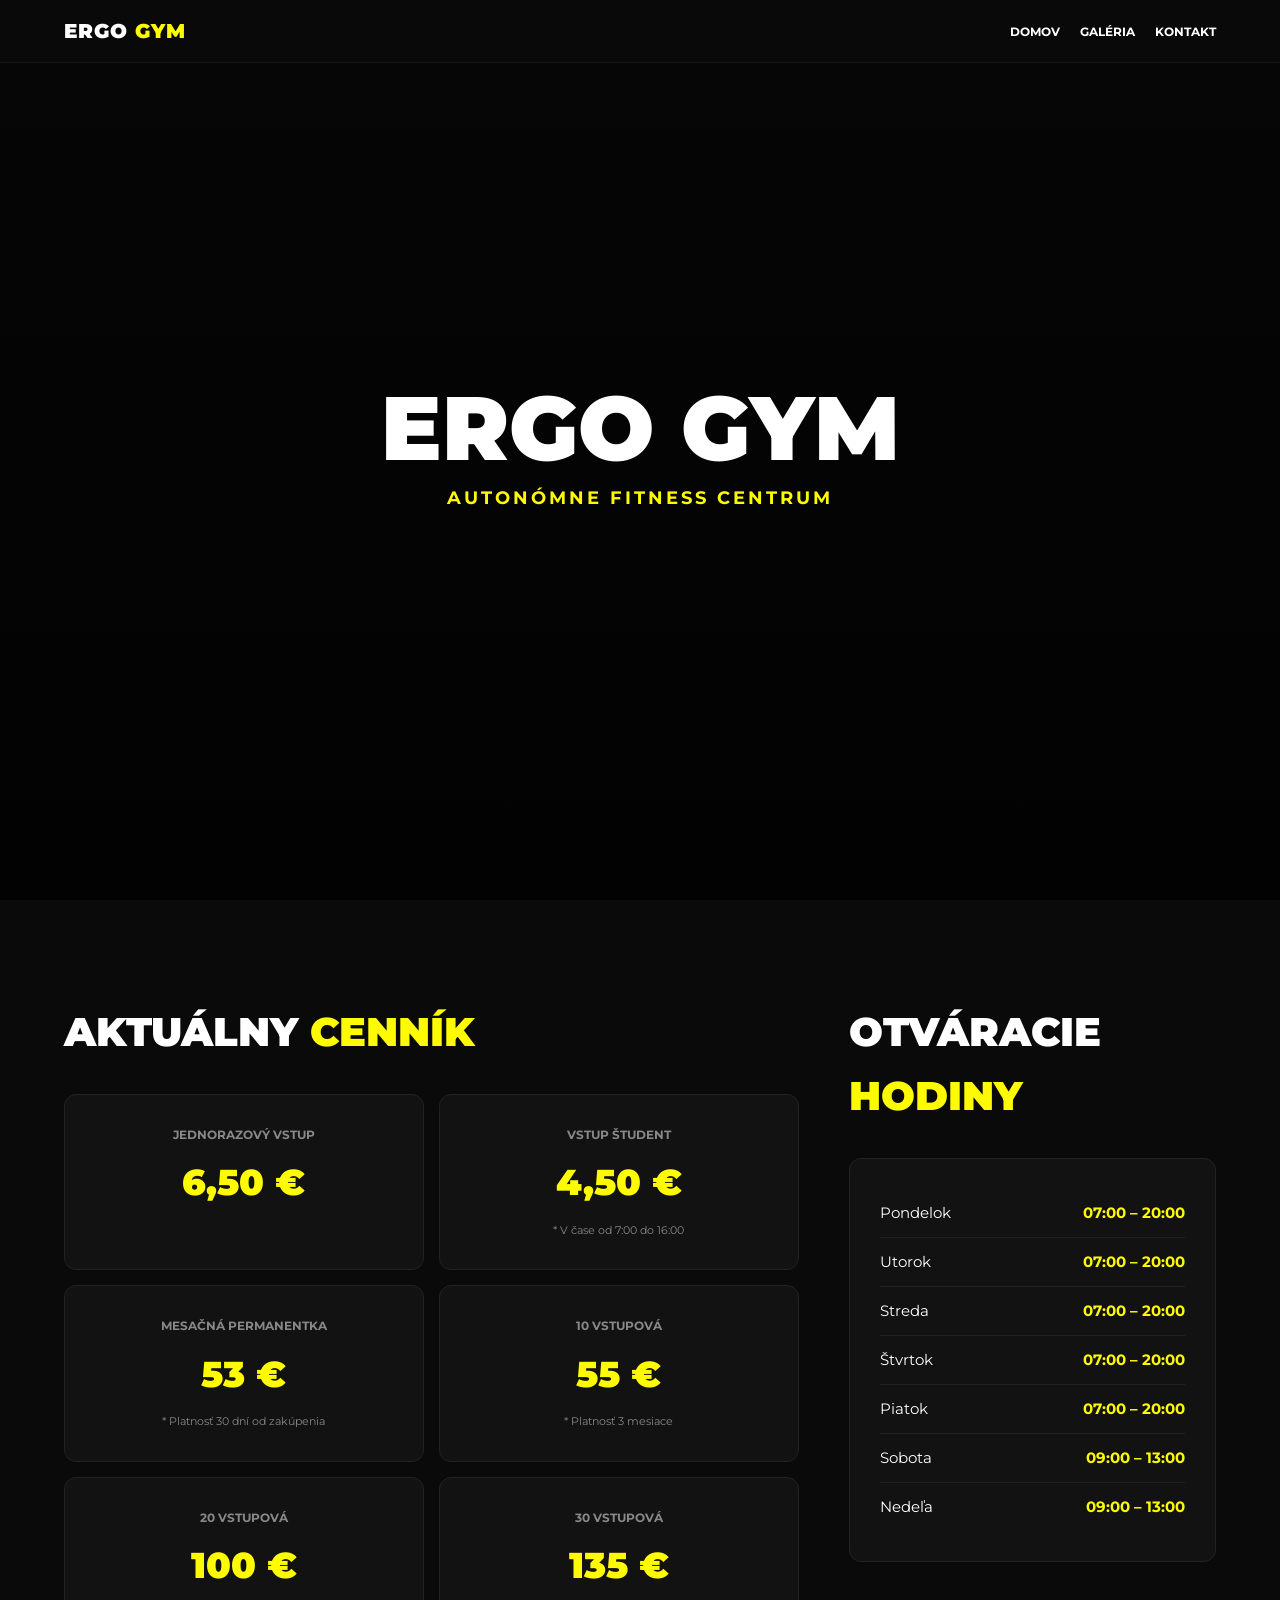
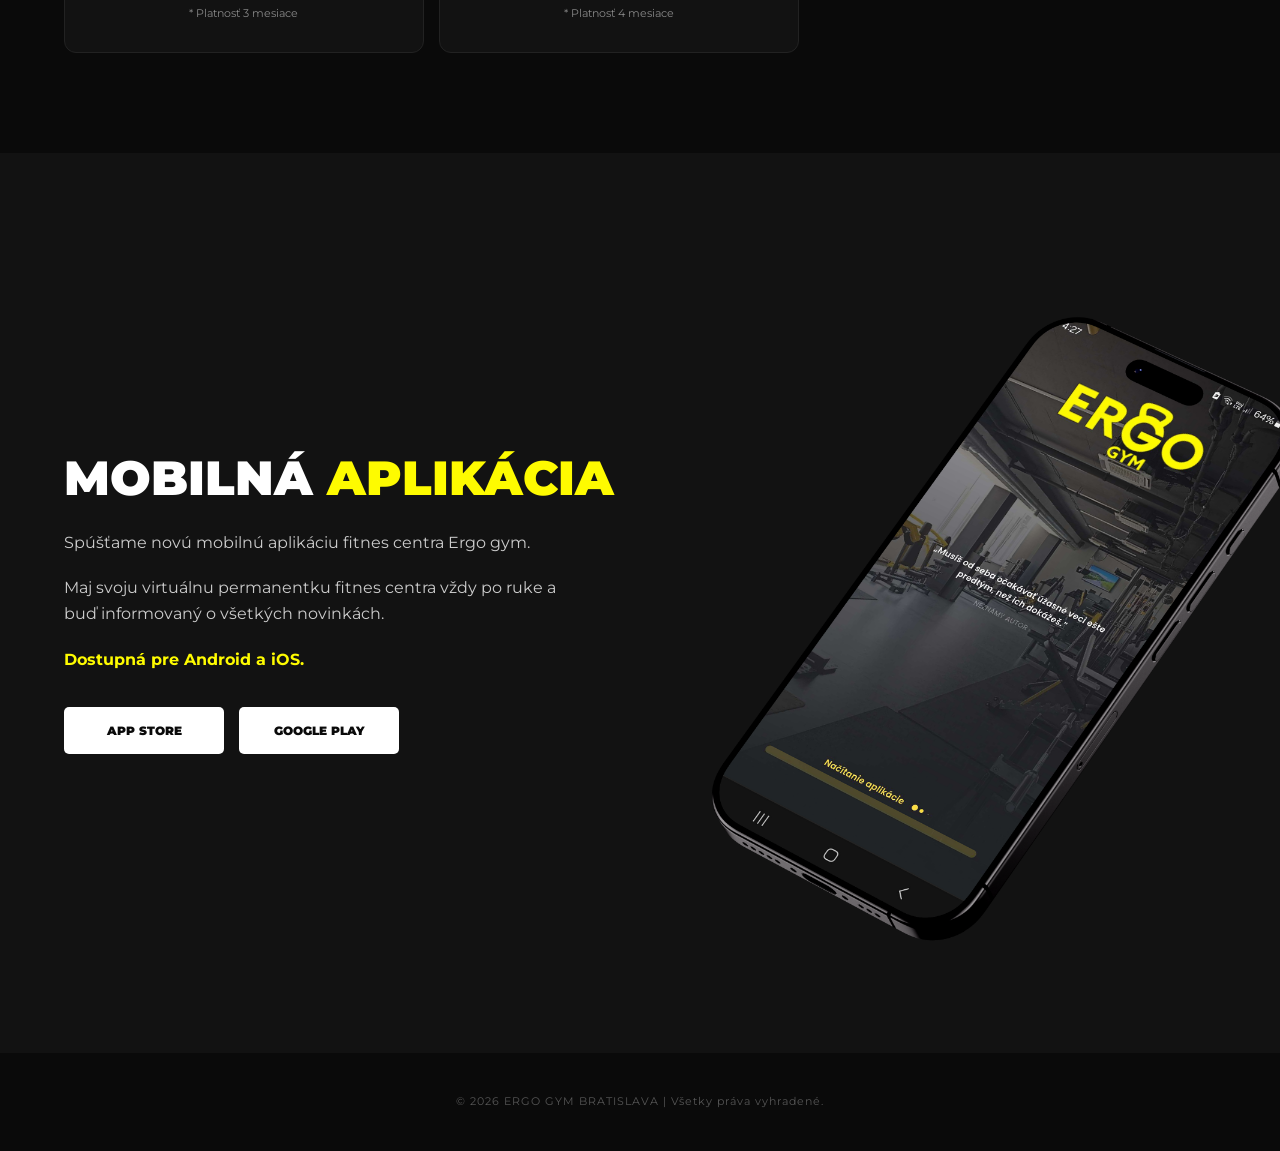
==== index.html @ 58cc5812 "Update index.html" ====
<!DOCTYPE html>
<html lang="sk">
<head>
    <meta charset="UTF-8">
    <meta name="viewport" content="width=device-width, initial-scale=1.0">
    <title>ERGO GYM | Domov</title>
    <link rel="icon" type="image/png" href="favicon.png">
    <link href="https://fonts.googleapis.com/css2?family=Montserrat:wght@400;700;900&display=swap" rel="stylesheet">
    
    <style>
        :root {
            --primary: #fefb00;
            --black: #0a0a0a;
            --dark-grey: #121212;
            --light-grey: #1c1c1c;
            --white: #ffffff;
            --text-muted: #888;
        }

        * {
            margin: 0;
            padding: 0;
            box-sizing: border-box;
            font-family: 'Montserrat', sans-serif;
        }

        html, body {
            overflow-x: hidden; /* Zabráni horizontálnemu skrolovaniu */
            background-color: var(--black);
            color: var(--white);
            line-height: 1.6;
        }

        /* Navigácia */
        nav {
            display: flex;
            justify-content: space-between;
            align-items: center;
            padding: 15px 5%;
            background: rgba(10, 10, 10, 0.95);
            backdrop-filter: blur(10px);
            position: fixed;
            top: 0;
            width: 100%;
            z-index: 1000;
            border-bottom: 1px solid rgba(255,255,255,0.05);
        }

        nav .logo {
            font-weight: 900;
            font-size: 20px;
            text-decoration: none;
            color: var(--white);
            text-transform: uppercase;
            letter-spacing: 1px;
        }

        nav .logo span { color: var(--primary); }

        nav ul { display: flex; list-style: none; gap: 20px; }

        nav ul li a {
            color: var(--white);
            text-decoration: none;
            text-transform: uppercase;
            font-size: 12px;
            font-weight: 700;
            transition: 0.3s;
        }

        nav ul li a:hover { color: var(--primary); }

        /* Hero Sekcia */
        header {
            position: relative;
            height: 100vh;
            display: flex;
            flex-direction: column;
            justify-content: center;
            align-items: center;
            text-align: center;
            padding: 0 20px;
        }

        .hero-slideshow {
            position: absolute;
            top: 0;
            left: 0;
            width: 100%;
            height: 100%;
            z-index: 1;
        }

        .hero-slide {
            position: absolute;
            top: 0;
            left: 0;
            width: 100%;
            height: 100%;
            background-size: cover;
            background-position: center;
            opacity: 0;
            transition: opacity 1.5s ease-in-out;
        }

        .hero-slide.active { opacity: 1; }

        .hero-overlay {
            position: absolute;
            top: 0;
            left: 0;
            width: 100%;
            height: 100%;
            background: linear-gradient(rgba(0,0,0,0.4), rgba(0,0,0,0.8));
            z-index: 2;
        }

        header h1 {
            position: relative;
            z-index: 3;
            font-size: clamp(40px, 12vw, 90px);
            font-weight: 900;
            text-transform: uppercase;
            line-height: 0.9;
        }

        header p {
            position: relative;
            z-index: 3;
            color: var(--primary);
            font-weight: 700;
            text-transform: uppercase;
            letter-spacing: 3px;
            margin-top: 15px;
            font-size: clamp(12px, 3vw, 18px);
        }

        /* Sekcia Cenník + Hodiny */
        .full-section {
            padding: 100px 5%;
            max-width: 1400px;
            margin: 0 auto;
        }

        .pricing-container {
            display: flex;
            gap: 50px;
            flex-wrap: wrap;
        }

        .pricing-side { flex: 2; min-width: 300px; }
        .hours-side { flex: 1; min-width: 300px; }

        .section-title {
            font-size: clamp(28px, 5vw, 40px);
            font-weight: 900;
            text-transform: uppercase;
            margin-bottom: 30px;
        }

        .section-title span { color: var(--primary); }

        .pricing-grid {
            display: grid;
            grid-template-columns: repeat(auto-fit, minmax(240px, 1fr));
            gap: 15px;
        }

        .price-card {
            background: var(--dark-grey);
            padding: 30px 20px;
            border-radius: 12px;
            text-align: center;
            border: 1px solid #222;
            transition: 0.3s;
        }

        .price-card:hover { border-color: var(--primary); transform: translateY(-5px); }

        .price-card h3 {
            font-size: 12px;
            color: var(--text-muted);
            text-transform: uppercase;
            margin-bottom: 10px;
        }

        .price-card .amount {
            font-size: 36px;
            font-weight: 900;
            color: var(--primary);
        }

        .price-card .note {
            font-size: 11px;
            color: var(--text-muted);
            margin-top: 10px;
        }

        /* Otváracie hodiny */
        .hours-mini {
            background: var(--dark-grey);
            padding: 30px;
            border-radius: 12px;
            border: 1px solid #222;
        }

        .hours-row {
            display: flex;
            justify-content: space-between;
            padding: 12px 0;
            border-bottom: 1px solid #222;
            font-size: 15px;
        }

        .hours-row:last-child { border: none; }
        .hours-row span:last-child { color: var(--primary); font-weight: 700; }

        /* Sekcia Aplikácia */
        .app-full-section {
            min-height: 100vh;
            background-color: var(--dark-grey);
            display: flex;
            align-items: center;
        }

        .app-container {
            display: flex;
            align-items: center;
            flex-wrap: wrap;
            width: 100%;
        }

        .app-text-side {
            flex: 1;
            padding: 60px 5%;
            min-width: 320px;
        }

        .app-text-side h2 {
            font-size: clamp(30px, 6vw, 48px);
            font-weight: 900;
            text-transform: uppercase;
            margin-bottom: 25px;
            line-height: 1.1;
        }

        .app-text-side h2 span { color: var(--primary); }
        .app-text-side p { margin-bottom: 20px; font-size: 16px; color: #ccc; max-width: 500px; }

        .app-image-side {
            flex: 1;
            height: 100vh;
            min-width: 320px;
        }

        .app-image-side img {
            width: 100%;
            height: 100%;
            object-fit: cover;
        }

        .store-btns {
            display: flex;
            gap: 15px;
            margin-top: 35px;
            flex-wrap: wrap;
        }

        .btn {
            background: var(--white);
            color: var(--black);
            padding: 14px 25px;
            border-radius: 5px;
            text-decoration: none;
            font-weight: 900;
            text-transform: uppercase;
            font-size: 12px;
            transition: 0.3s;
            text-align: center;
            min-width: 160px;
        }

        .btn:hover { background: var(--primary); transform: scale(1.05); }

        footer {
            text-align: center;
            padding: 40px 20px;
            color: #555;
            font-size: 11px;
            background: var(--black);
            letter-spacing: 1px;
        }

        /* Responzivita */
        @media (max-width: 1024px) {
            .app-image-side { height: 60vh; }
            .app-full-section { min-height: auto; }
        }

        @media (max-width: 768px) {
            nav {
                flex-direction: column;
                gap: 15px;
                padding: 15px;
            }
            
            nav ul { gap: 15px; }

            .full-section { padding-top: 120px; }
            
            .app-image-side {
                height: 400px;
                order: 2; /* Obrázok pôjde pod text */
            }
            
            .app-text-side {
                order: 1;
                text-align: center;
                display: flex;
                flex-direction: column;
                align-items: center;
                padding: 60px 8%;
            }

            .store-btns { justify-content: center; }
        }

        @media (max-width: 480px) {
            header h1 { font-size: 42px; }
            .pricing-grid { grid-template-columns: 1fr; }
            .btn { width: 100%; }
            .section-title { text-align: center; }
        }
    </style>
</head>
<body>

    <nav>
        <a href="index.html" class="logo">ERGO <span>GYM</span></a>
        <ul>
            <li><a href="index.html">Domov</a></li>
            <li><a href="galeria.html">Galéria</a></li>
            <li><a href="kontakt.html">Kontakt</a></li>
        </ul>
    </nav>

    <header>
        <div class="hero-slideshow" id="slideshow"></div>
        <div class="hero-overlay"></div>
        <h1>ERGO GYM</h1>
        <p>Autonómne fitness centrum</p>
    </header>

    <section class="full-section" id="cennik">
        <div class="pricing-container">
            <div class="pricing-side">
                <h2 class="section-title">Aktuálny <span>Cenník</span></h2>
                <div class="pricing-grid">
                    <div class="price-card">
                        <h3>Jednorazový Vstup</h3>
                        <div class="amount">6,50 €</div>
                    </div>
                    <div class="price-card">
                        <h3>Vstup študent</h3>
                        <div class="amount">4,50 €</div>
                        <p class="note">* V čase od 7:00 do 16:00</p>
                    </div>
                    <div class="price-card">
                        <h3>Mesačná permanentka</h3>
                        <div class="amount">53 €</div>
                        <p class="note">* Platnosť 30 dní od zakúpenia</p>
                    </div>
                    <div class="price-card">
                        <h3>10 vstupová</h3>
                        <div class="amount">55 €</div>
                        <p class="note">* Platnosť 3 mesiace</p>
                    </div>
                    <div class="price-card">
                        <h3>20 vstupová</h3>
                        <div class="amount">100 €</div>
                        <p class="note">* Platnosť 3 mesiace</p>
                    </div>
                    <div class="price-card">
                        <h3>30 vstupová</h3>
                        <div class="amount">135 €</div>
                        <p class="note">* Platnosť 4 mesiace</p>
                    </div>
                </div>
            </div>

            <div class="hours-side">
                <h2 class="section-title">Otváracie <span>Hodiny</span></h2>
                <div class="hours-mini">
                    <div class="hours-row"><span>Pondelok</span><span>07:00 – 20:00</span></div>
                    <div class="hours-row"><span>Utorok</span><span>07:00 – 20:00</span></div>
                    <div class="hours-row"><span>Streda</span><span>07:00 – 20:00</span></div>
                    <div class="hours-row"><span>Štvrtok</span><span>07:00 – 20:00</span></div>
                    <div class="hours-row"><span>Piatok</span><span>07:00 – 20:00</span></div>
                    <div class="hours-row"><span>Sobota</span><span>09:00 – 13:00</span></div>
                    <div class="hours-row"><span>Nedeľa</span><span>09:00 – 13:00</span></div>
                </div>
            </div>
        </div>
    </section>

    <section class="app-full-section">
        <div class="app-container">
            <div class="app-text-side">
                <h2>Mobilná <span>Aplikácia</span></h2>
                <p>Spúšťame novú mobilnú aplikáciu fitnes centra Ergo gym.</p>
                <p>Maj svoju virtuálnu permanentku fitnes centra vždy po ruke a buď informovaný o všetkých novinkách.</p>
                <p style="font-weight: bold; color: var(--primary);">Dostupná pre Android a iOS.</p>
                <div class="store-btns">
                    <a href="https://apps.apple.com/us/app/ergogym-bratislava/id6514317859" target="_blank" class="btn">App Store</a>
                    <a href="https://play.google.com/store/apps/details?id=com.ergogym&hl=sk" target="_blank" class="btn">Google Play</a>
                </div>
            </div>
            <div class="app-image-side">
                <img src="mockup.png" alt="Ergo Gym priestory">
            </div>
        </div>
    </section>

    <footer>
        &copy; 2026 ERGO GYM BRATISLAVA | Všetky práva vyhradené.
    </footer>

    <script>
        const images = [
            "https://www.ergogym.sk/wp-content/uploads/2022/08/IMG_20220801_094522-1536x1153.jpg",
            "https://www.ergogym.sk/wp-content/uploads/2022/08/IMG_20220801_102851-1536x1153.jpg",
            "https://www.ergogym.sk/wp-content/uploads/2022/08/IMG_20220801_102951-1536x1153.jpg",
            "https://www.ergogym.sk/wp-content/uploads/2022/08/IMG_20220801_102828-1536x1153.jpg",
            "https://www.ergogym.sk/wp-content/uploads/2022/08/IMG_20220801_102937-1536x1153.jpg",
            "https://www.ergogym.sk/wp-content/uploads/2022/08/IMG_20220801_094622-1536x1153.jpg",
            "https://www.ergogym.sk/wp-content/uploads/2022/08/IMG_20220801_093239-1536x1153.jpg",
            "https://www.ergogym.sk/wp-content/uploads/2022/08/IMG_20220801_094634-1536x1153.jpg",
            "https://www.ergogym.sk/wp-content/uploads/2022/08/IMG_20220801_102803-1536x1153.jpg"
        ];

        const container = document.getElementById('slideshow');

        images.forEach((src, index) => {
            const slide = document.createElement('div');
            slide.className = 'hero-slide' + (index === 0 ? ' active' : '');
            slide.style.backgroundImage = `url('${src}')`;
            container.appendChild(slide);
        });

        const slides = document.querySelectorAll('.hero-slide');
        let current = 0;

        function nextSlide() {
            slides[current].classList.remove('active');
            current = (current + 1) % slides.length;
            slides[current].classList.add('active');
        }

        setInterval(nextSlide, 4000);
    </script>
</body>
</html>
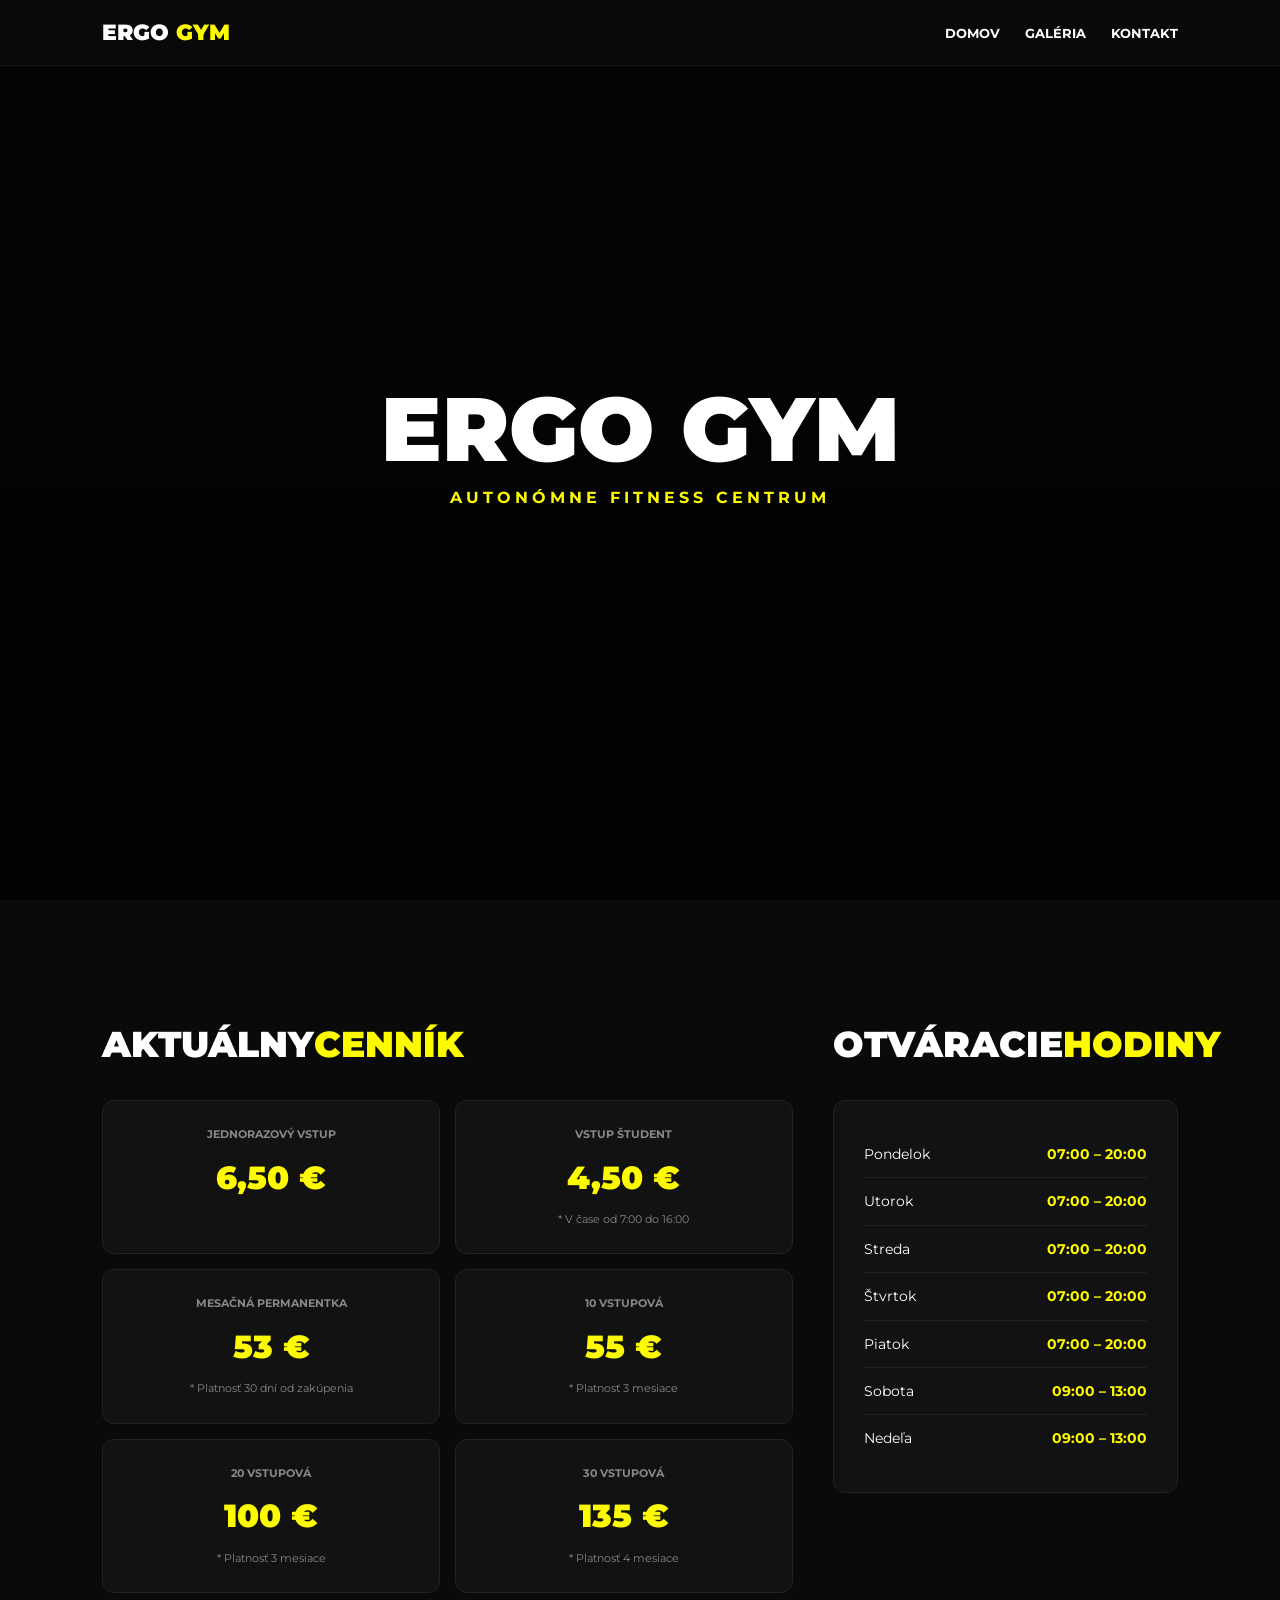
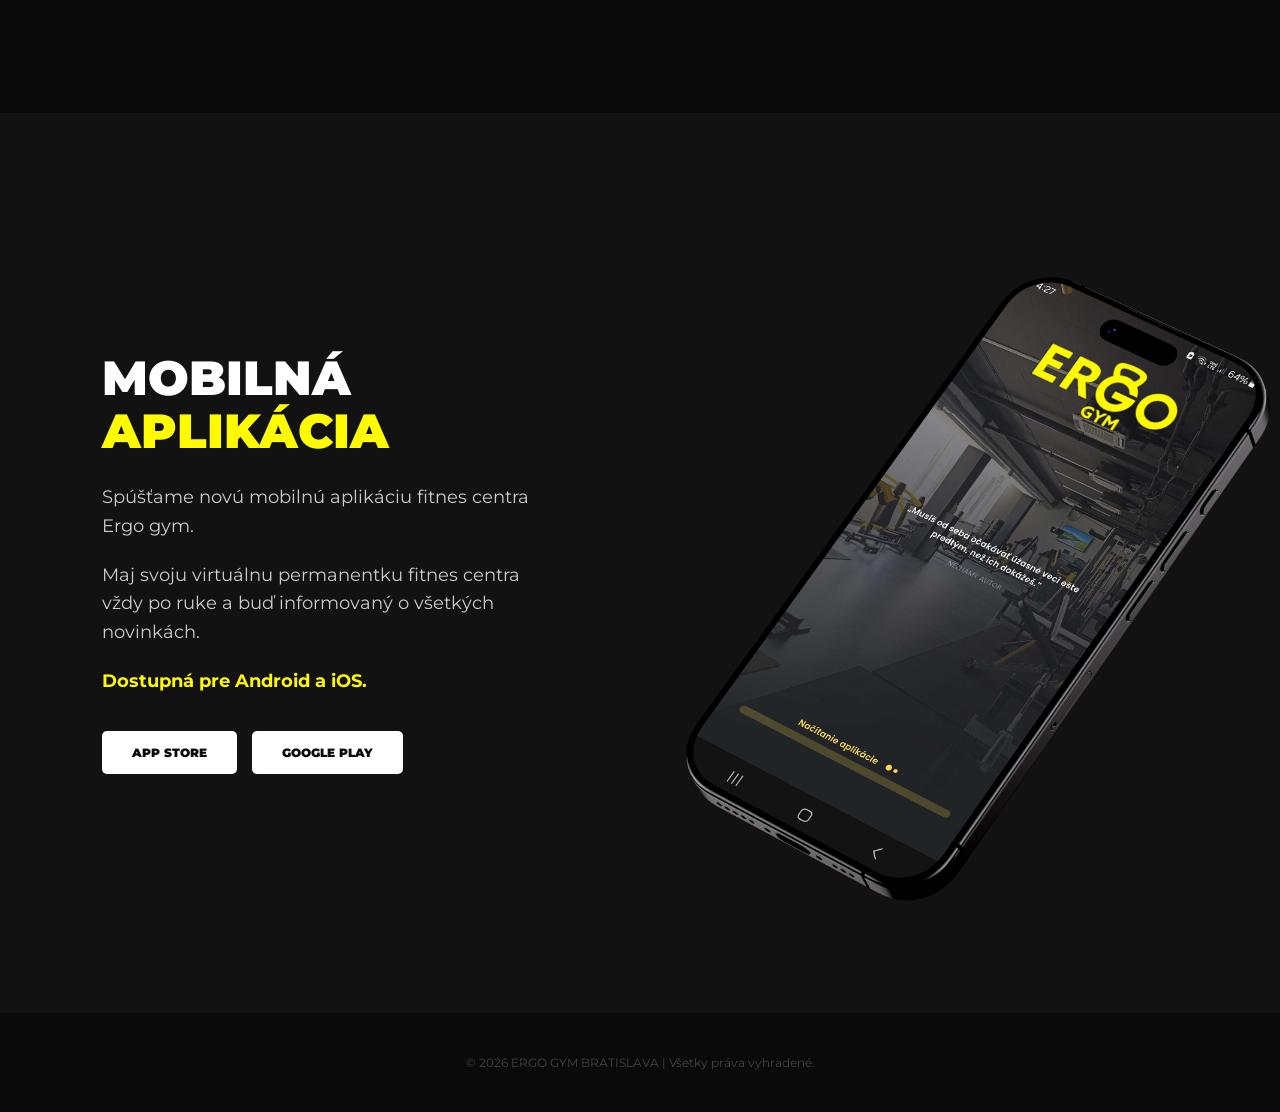
==== commit c03442a1: "Update index.html" ====
--- a/index.html
+++ b/index.html
@@ -25,7 +25,7 @@
         }
 
         html, body {
-            overflow-x: hidden; /* Zabráni horizontálnemu skrolovaniu */
+            overflow-x: hidden;
             background-color: var(--black);
             color: var(--white);
             line-height: 1.6;
@@ -36,7 +36,7 @@
             display: flex;
             justify-content: space-between;
             align-items: center;
-            padding: 15px 5%;
+            padding: 15px 8%;
             background: rgba(10, 10, 10, 0.95);
             backdrop-filter: blur(10px);
             position: fixed;
@@ -48,22 +48,21 @@
 
         nav .logo {
             font-weight: 900;
-            font-size: 20px;
+            font-size: 22px;
             text-decoration: none;
             color: var(--white);
             text-transform: uppercase;
-            letter-spacing: 1px;
         }
 
         nav .logo span { color: var(--primary); }
 
-        nav ul { display: flex; list-style: none; gap: 20px; }
+        nav ul { display: flex; list-style: none; gap: 25px; }
 
         nav ul li a {
             color: var(--white);
             text-decoration: none;
             text-transform: uppercase;
-            font-size: 12px;
+            font-size: 13px;
             font-weight: 700;
             transition: 0.3s;
         }
@@ -111,14 +110,14 @@
             left: 0;
             width: 100%;
             height: 100%;
-            background: linear-gradient(rgba(0,0,0,0.4), rgba(0,0,0,0.8));
+            background: linear-gradient(rgba(0,0,0,0.5), rgba(0,0,0,0.8));
             z-index: 2;
         }
 
         header h1 {
             position: relative;
             z-index: 3;
-            font-size: clamp(40px, 12vw, 90px);
+            font-size: clamp(45px, 12vw, 90px);
             font-weight: 900;
             text-transform: uppercase;
             line-height: 0.9;
@@ -130,62 +129,66 @@
             color: var(--primary);
             font-weight: 700;
             text-transform: uppercase;
-            letter-spacing: 3px;
+            letter-spacing: 4px;
             margin-top: 15px;
-            font-size: clamp(12px, 3vw, 18px);
+            font-size: clamp(12px, 2.5vw, 16px);
         }
 
         /* Sekcia Cenník + Hodiny */
         .full-section {
-            padding: 100px 5%;
+            padding: 120px 8%;
             max-width: 1400px;
             margin: 0 auto;
         }
 
         .pricing-container {
             display: flex;
-            gap: 50px;
+            gap: 40px;
+            align-items: flex-start; /* Zarovná začiatok oboch stĺpcov */
             flex-wrap: wrap;
         }
 
-        .pricing-side { flex: 2; min-width: 300px; }
+        .pricing-side { flex: 2; min-width: 350px; }
         .hours-side { flex: 1; min-width: 300px; }
 
         .section-title {
-            font-size: clamp(28px, 5vw, 40px);
+            font-size: clamp(28px, 4vw, 36px);
             font-weight: 900;
             text-transform: uppercase;
             margin-bottom: 30px;
+            height: 50px; /* Fixná výška pre zarovnanie nadpisov vedľa seba */
+            display: flex;
+            align-items: center;
         }
 
         .section-title span { color: var(--primary); }
 
         .pricing-grid {
             display: grid;
-            grid-template-columns: repeat(auto-fit, minmax(240px, 1fr));
+            grid-template-columns: repeat(2, 1fr); /* 2 stĺpce ako v origináli */
             gap: 15px;
         }
 
         .price-card {
             background: var(--dark-grey);
-            padding: 30px 20px;
+            padding: 25px 20px;
             border-radius: 12px;
             text-align: center;
             border: 1px solid #222;
             transition: 0.3s;
         }
 
-        .price-card:hover { border-color: var(--primary); transform: translateY(-5px); }
+        .price-card:hover { border-color: var(--primary); }
 
         .price-card h3 {
-            font-size: 12px;
+            font-size: 11px;
             color: var(--text-muted);
             text-transform: uppercase;
-            margin-bottom: 10px;
+            margin-bottom: 8px;
         }
 
         .price-card .amount {
-            font-size: 36px;
+            font-size: 32px;
             font-weight: 900;
             color: var(--primary);
         }
@@ -193,7 +196,7 @@
         .price-card .note {
             font-size: 11px;
             color: var(--text-muted);
-            margin-top: 10px;
+            margin-top: 8px;
         }
 
         /* Otváracie hodiny */
@@ -209,7 +212,7 @@
             justify-content: space-between;
             padding: 12px 0;
             border-bottom: 1px solid #222;
-            font-size: 15px;
+            font-size: 14px;
         }
 
         .hours-row:last-child { border: none; }
@@ -221,6 +224,7 @@
             background-color: var(--dark-grey);
             display: flex;
             align-items: center;
+            overflow: hidden;
         }
 
         .app-container {
@@ -232,12 +236,12 @@
 
         .app-text-side {
             flex: 1;
-            padding: 60px 5%;
-            min-width: 320px;
+            padding: 60px 8%;
+            min-width: 350px;
         }
 
         .app-text-side h2 {
-            font-size: clamp(30px, 6vw, 48px);
+            font-size: clamp(32px, 5vw, 48px);
             font-weight: 900;
             text-transform: uppercase;
             margin-bottom: 25px;
@@ -245,12 +249,12 @@
         }
 
         .app-text-side h2 span { color: var(--primary); }
-        .app-text-side p { margin-bottom: 20px; font-size: 16px; color: #ccc; max-width: 500px; }
+        .app-text-side p { margin-bottom: 20px; font-size: 18px; color: #ccc; }
 
         .app-image-side {
-            flex: 1;
+            flex: 1.4;
             height: 100vh;
-            min-width: 320px;
+            min-width: 400px;
         }
 
         .app-image-side img {
@@ -263,73 +267,46 @@
             display: flex;
             gap: 15px;
             margin-top: 35px;
-            flex-wrap: wrap;
         }
 
         .btn {
             background: var(--white);
             color: var(--black);
-            padding: 14px 25px;
+            padding: 12px 30px;
             border-radius: 5px;
             text-decoration: none;
             font-weight: 900;
             text-transform: uppercase;
             font-size: 12px;
             transition: 0.3s;
-            text-align: center;
-            min-width: 160px;
-        }
-
-        .btn:hover { background: var(--primary); transform: scale(1.05); }
+        }
+
+        .btn:hover { background: var(--primary); }
 
         footer {
             text-align: center;
-            padding: 40px 20px;
-            color: #555;
-            font-size: 11px;
+            padding: 40px;
+            color: #444;
+            font-size: 12px;
             background: var(--black);
-            letter-spacing: 1px;
-        }
-
-        /* Responzivita */
+        }
+
+        /* Upravená Responzivita */
         @media (max-width: 1024px) {
-            .app-image-side { height: 60vh; }
-            .app-full-section { min-height: auto; }
+            .pricing-container { flex-direction: column; }
+            .pricing-side, .hours-side { flex: none; width: 100%; min-width: 100%; }
+            .section-title { height: auto; margin-bottom: 20px; }
+            .app-image-side { height: 50vh; order: 2; min-width: 100%; }
+            .app-text-side { order: 1; text-align: center; padding: 60px 8%; }
+            .store-btns { justify-content: center; }
         }
 
         @media (max-width: 768px) {
-            nav {
-                flex-direction: column;
-                gap: 15px;
-                padding: 15px;
-            }
-            
-            nav ul { gap: 15px; }
-
-            .full-section { padding-top: 120px; }
-            
-            .app-image-side {
-                height: 400px;
-                order: 2; /* Obrázok pôjde pod text */
-            }
-            
-            .app-text-side {
-                order: 1;
-                text-align: center;
-                display: flex;
-                flex-direction: column;
-                align-items: center;
-                padding: 60px 8%;
-            }
-
-            .store-btns { justify-content: center; }
-        }
-
-        @media (max-width: 480px) {
-            header h1 { font-size: 42px; }
+            nav { flex-direction: column; gap: 10px; padding: 15px; }
             .pricing-grid { grid-template-columns: 1fr; }
-            .btn { width: 100%; }
-            .section-title { text-align: center; }
+            .full-section { padding-top: 140px; }
+            .store-btns { flex-direction: column; align-items: center; }
+            .btn { width: 200px; text-align: center; }
         }
     </style>
 </head>
@@ -351,7 +328,7 @@
         <p>Autonómne fitness centrum</p>
     </header>
 
-    <section class="full-section" id="cennik">
+    <section class="full-section">
         <div class="pricing-container">
             <div class="pricing-side">
                 <h2 class="section-title">Aktuálny <span>Cenník</span></h2>
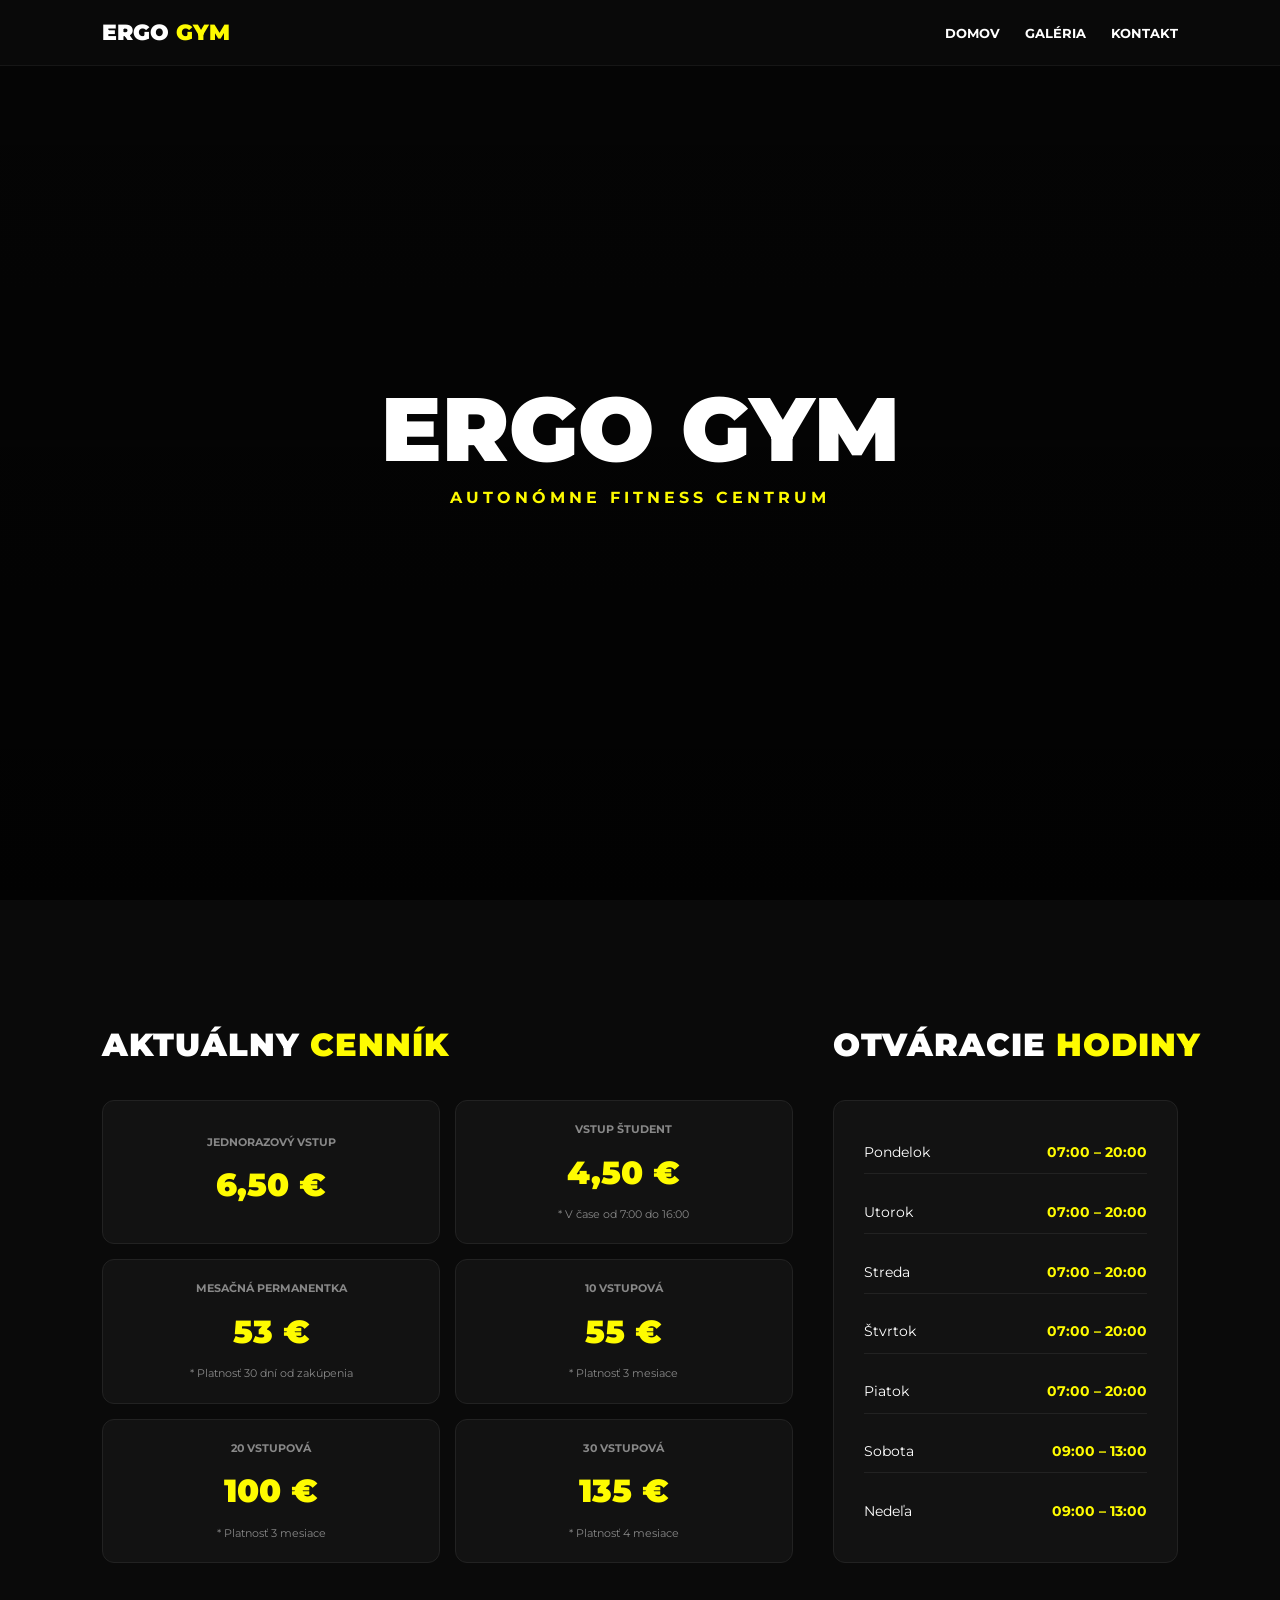
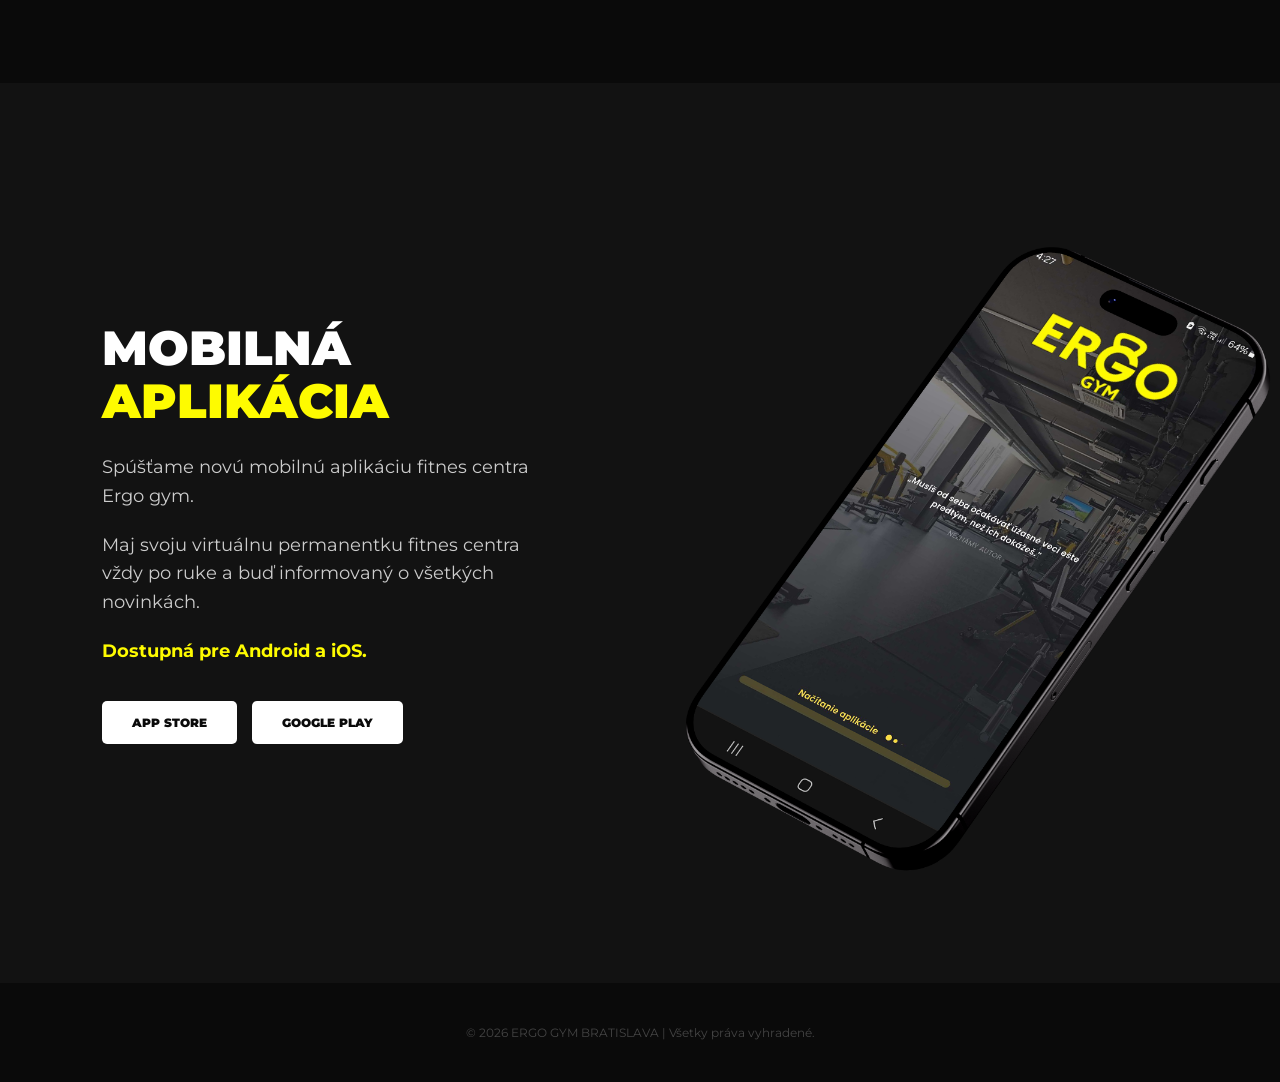
==== commit 4f4e84d1: "Update index.html" ====
--- a/index.html
+++ b/index.html
@@ -144,37 +144,53 @@
         .pricing-container {
             display: flex;
             gap: 40px;
-            align-items: flex-start; /* Zarovná začiatok oboch stĺpcov */
+            align-items: stretch; /* Dôležité: Natiahne stĺpce na rovnakú výšku */
             flex-wrap: wrap;
         }
 
-        .pricing-side { flex: 2; min-width: 350px; }
-        .hours-side { flex: 1; min-width: 300px; }
+        .pricing-side { 
+            flex: 2; 
+            min-width: 350px; 
+            display: flex; 
+            flex-direction: column; 
+        }
+
+        .hours-side { 
+            flex: 1; 
+            min-width: 300px; 
+            display: flex; 
+            flex-direction: column; 
+        }
 
         .section-title {
-            font-size: clamp(28px, 4vw, 36px);
+            font-size: clamp(24px, 3.5vw, 32px);
             font-weight: 900;
             text-transform: uppercase;
             margin-bottom: 30px;
-            height: 50px; /* Fixná výška pre zarovnanie nadpisov vedľa seba */
+            height: 50px; 
             display: flex;
             align-items: center;
-        }
-
-        .section-title span { color: var(--primary); }
+            letter-spacing: 1px; /* Pridaná jemná medzera v nadpise */
+        }
+
+        .section-title span { color: var(--primary); margin-left: 10px; }
 
         .pricing-grid {
             display: grid;
-            grid-template-columns: repeat(2, 1fr); /* 2 stĺpce ako v origináli */
+            grid-template-columns: repeat(2, 1fr);
             gap: 15px;
+            flex-grow: 1; /* Vyplní dostupnú výšku */
         }
 
         .price-card {
             background: var(--dark-grey);
-            padding: 25px 20px;
+            padding: 20px;
             border-radius: 12px;
             text-align: center;
             border: 1px solid #222;
+            display: flex;
+            flex-direction: column;
+            justify-content: center;
             transition: 0.3s;
         }
 
@@ -199,18 +215,22 @@
             margin-top: 8px;
         }
 
-        /* Otváracie hodiny */
+        /* Otváracie hodiny - Zarovnanie výšky */
         .hours-mini {
             background: var(--dark-grey);
             padding: 30px;
             border-radius: 12px;
             border: 1px solid #222;
+            flex-grow: 1; /* Vyplní dostupnú výšku aby lícoval s cenníkom */
+            display: flex;
+            flex-direction: column;
+            justify-content: space-between; /* Rozloží riadky rovnomerne */
         }
 
         .hours-row {
             display: flex;
             justify-content: space-between;
-            padding: 12px 0;
+            padding: 10px 0;
             border-bottom: 1px solid #222;
             font-size: 14px;
         }
@@ -224,7 +244,6 @@
             background-color: var(--dark-grey);
             display: flex;
             align-items: center;
-            overflow: hidden;
         }
 
         .app-container {
@@ -291,12 +310,13 @@
             background: var(--black);
         }
 
-        /* Upravená Responzivita */
+        /* Responzivita */
         @media (max-width: 1024px) {
             .pricing-container { flex-direction: column; }
-            .pricing-side, .hours-side { flex: none; width: 100%; min-width: 100%; }
+            .pricing-side, .hours-side { flex: none; width: 100%; }
             .section-title { height: auto; margin-bottom: 20px; }
-            .app-image-side { height: 50vh; order: 2; min-width: 100%; }
+            .hours-mini { gap: 10px; } /* Na mobile nepotrebujeme space-between */
+            .app-image-side { height: 50vh; order: 2; }
             .app-text-side { order: 1; text-align: center; padding: 60px 8%; }
             .store-btns { justify-content: center; }
         }
@@ -306,7 +326,7 @@
             .pricing-grid { grid-template-columns: 1fr; }
             .full-section { padding-top: 140px; }
             .store-btns { flex-direction: column; align-items: center; }
-            .btn { width: 200px; text-align: center; }
+            .btn { width: 100%; max-width: 250px; text-align: center; }
         }
     </style>
 </head>
@@ -330,6 +350,7 @@
 
     <section class="full-section">
         <div class="pricing-container">
+            <!-- Cenník -->
             <div class="pricing-side">
                 <h2 class="section-title">Aktuálny <span>Cenník</span></h2>
                 <div class="pricing-grid">
@@ -365,6 +386,7 @@
                 </div>
             </div>
 
+            <!-- Hodiny -->
             <div class="hours-side">
                 <h2 class="section-title">Otváracie <span>Hodiny</span></h2>
                 <div class="hours-mini">
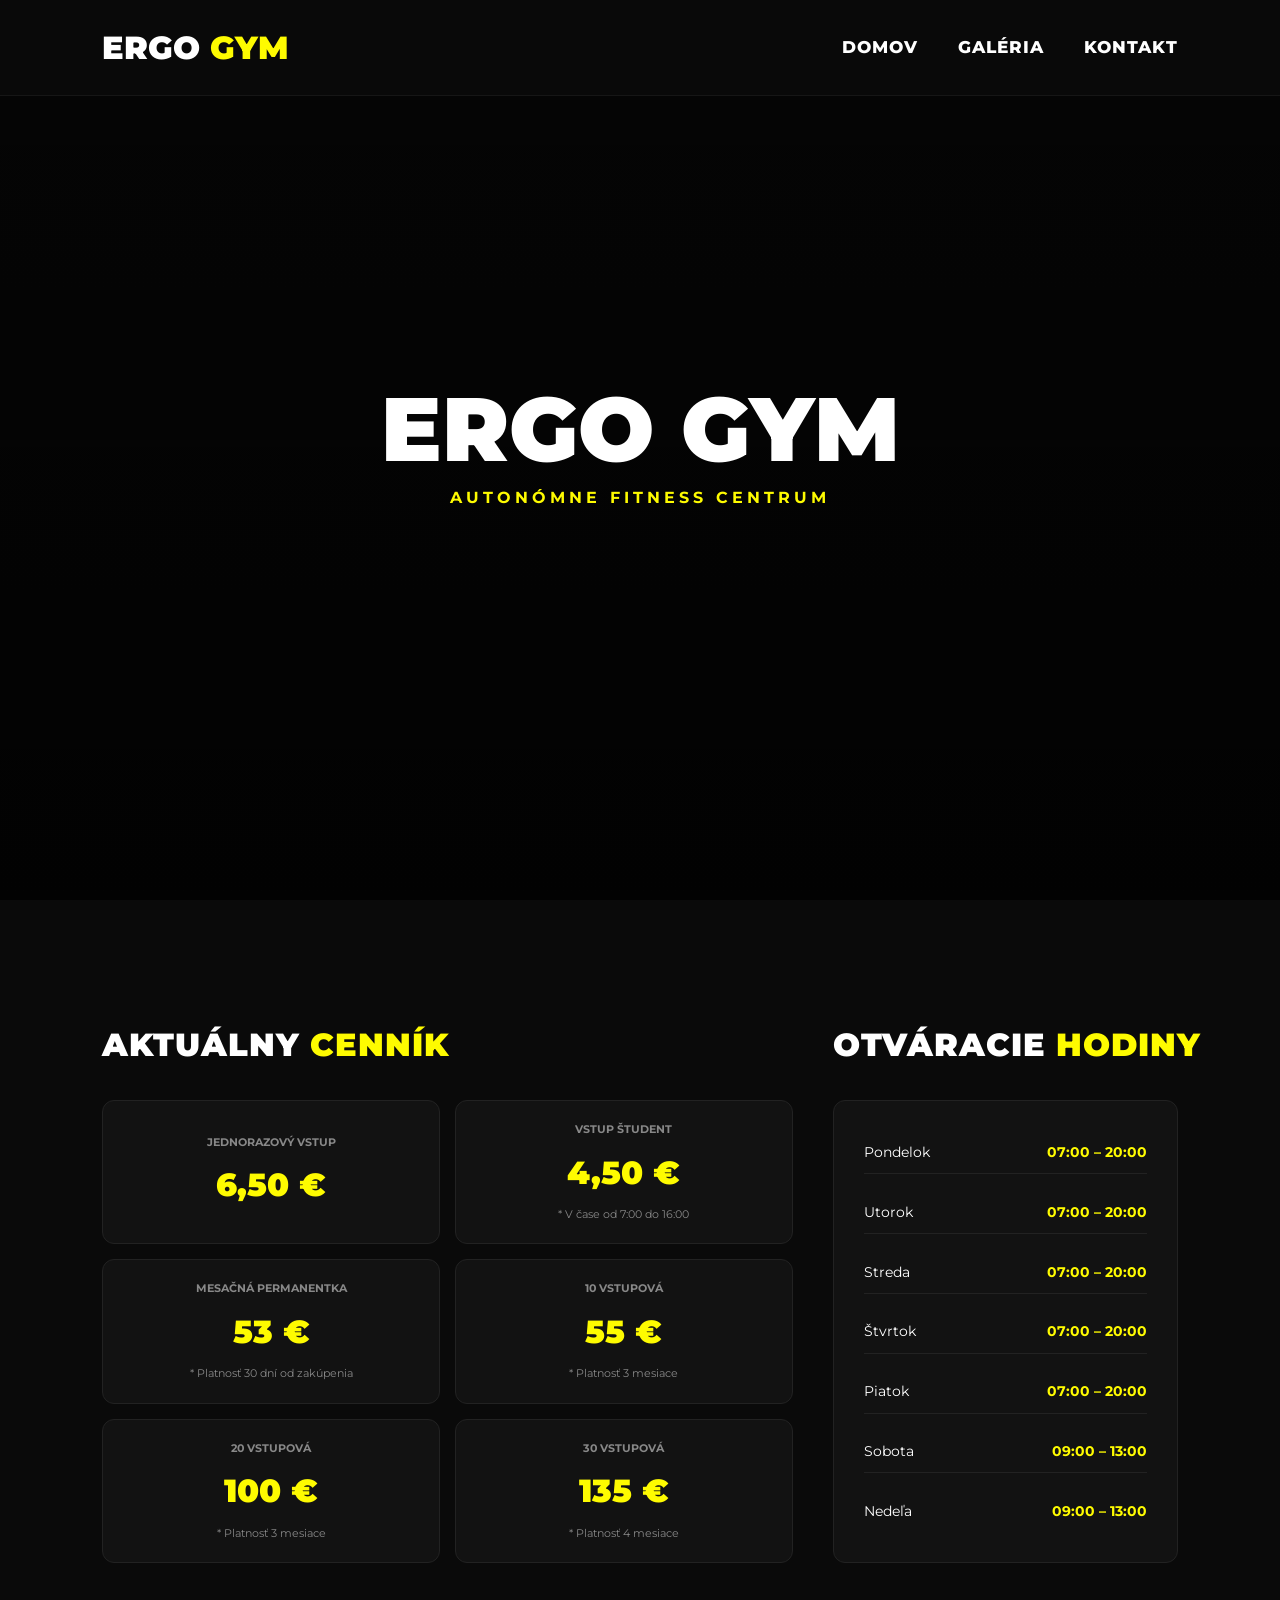
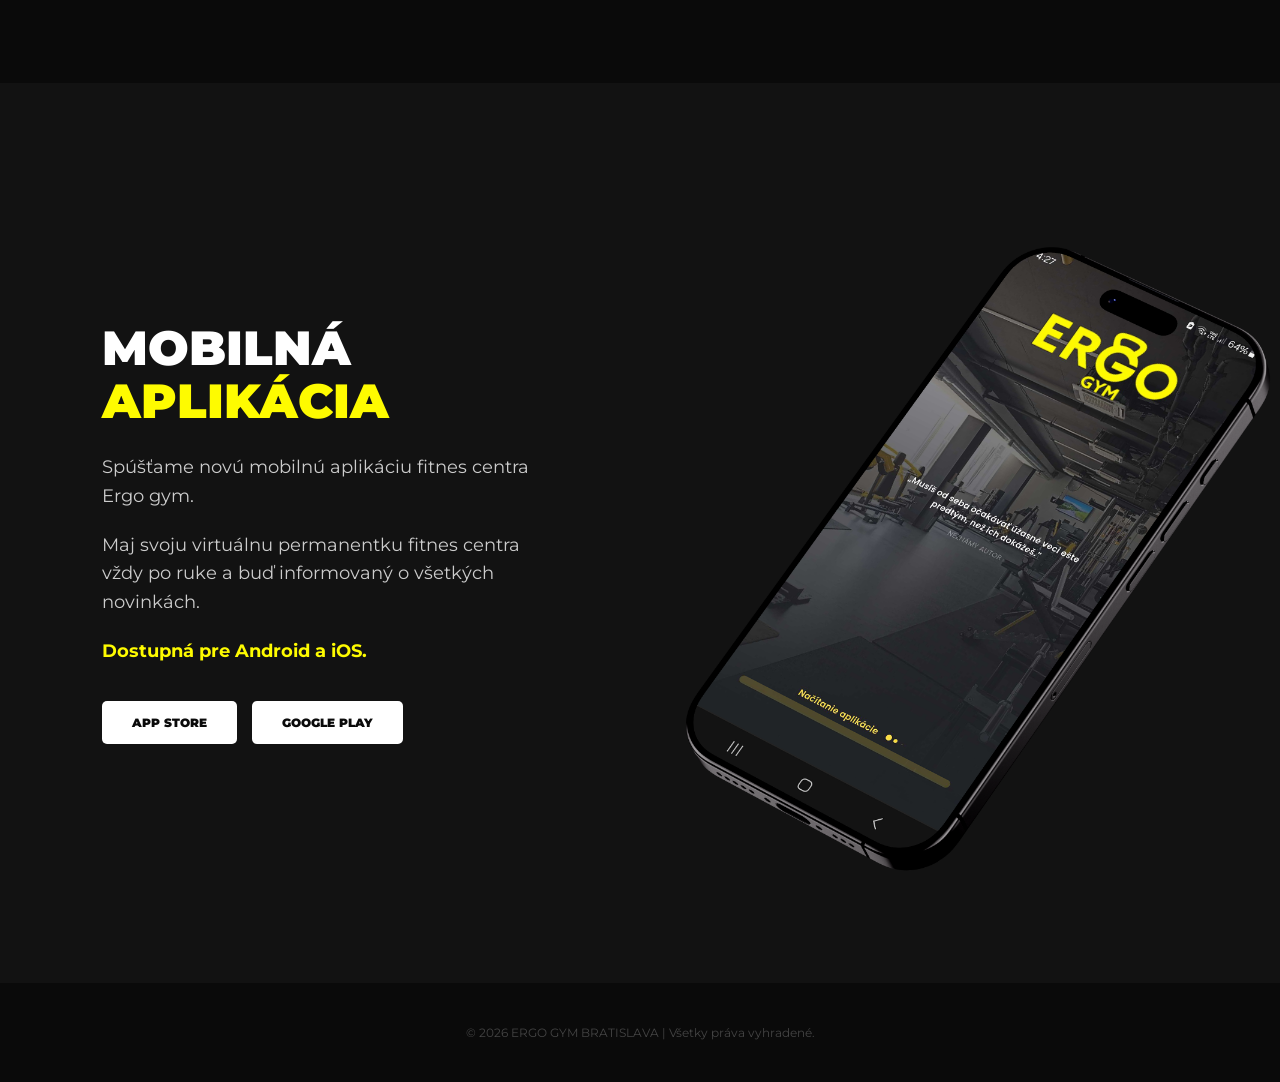
==== commit 8ab16c49: "Update index.html" ====
--- a/index.html
+++ b/index.html
@@ -36,7 +36,8 @@
             display: flex;
             justify-content: space-between;
             align-items: center;
-            padding: 15px 8%;
+            /* Balanced Height */
+            padding: 22px 8%; 
             background: rgba(10, 10, 10, 0.95);
             backdrop-filter: blur(10px);
             position: fixed;
@@ -44,30 +45,65 @@
             width: 100%;
             z-index: 1000;
             border-bottom: 1px solid rgba(255,255,255,0.05);
+            transition: 0.3s ease;
         }
 
         nav .logo {
             font-weight: 900;
-            font-size: 22px;
+            /* Bigger Logo */
+            font-size: 32px;
             text-decoration: none;
             color: var(--white);
             text-transform: uppercase;
+            position: relative;
+            z-index: 1; /* Keep logo under the side menu layer */
         }
 
         nav .logo span { color: var(--primary); }
 
-        nav ul { display: flex; list-style: none; gap: 25px; }
+        nav ul { 
+            display: flex; 
+            list-style: none; 
+            gap: 40px; 
+            align-items: center;
+        }
 
         nav ul li a {
             color: var(--white);
             text-decoration: none;
             text-transform: uppercase;
-            font-size: 13px;
-            font-weight: 700;
+            /* Bigger Links */
+            font-size: 17px;
+            font-weight: 800;
+            letter-spacing: 1px;
             transition: 0.3s;
         }
 
         nav ul li a:hover { color: var(--primary); }
+
+        /* Hamburger Menu Icon */
+        .hamburger {
+            display: none;
+            cursor: pointer;
+            flex-direction: column;
+            gap: 7px;
+            z-index: 3001; /* Above the side menu */
+            padding: 5px;
+        }
+
+        .hamburger span {
+            display: block;
+            width: 32px;
+            height: 3px;
+            background-color: var(--white);
+            transition: 0.3s;
+            border-radius: 2px;
+        }
+
+        /* Hamburger Animation */
+        .hamburger.active span:nth-child(1) { transform: translateY(10px) rotate(45deg); background-color: var(--primary); }
+        .hamburger.active span:nth-child(2) { opacity: 0; }
+        .hamburger.active span:nth-child(3) { transform: translateY(-10px) rotate(-45deg); background-color: var(--primary); }
 
         /* Hero Sekcia */
         header {
@@ -134,197 +170,78 @@
             font-size: clamp(12px, 2.5vw, 16px);
         }
 
-        /* Sekcia Cenník + Hodiny */
+        /* Pricing & Hours Layout */
         .full-section {
             padding: 120px 8%;
             max-width: 1400px;
             margin: 0 auto;
         }
 
-        .pricing-container {
-            display: flex;
-            gap: 40px;
-            align-items: stretch; /* Dôležité: Natiahne stĺpce na rovnakú výšku */
-            flex-wrap: wrap;
-        }
-
-        .pricing-side { 
-            flex: 2; 
-            min-width: 350px; 
-            display: flex; 
-            flex-direction: column; 
-        }
-
-        .hours-side { 
-            flex: 1; 
-            min-width: 300px; 
-            display: flex; 
-            flex-direction: column; 
-        }
-
-        .section-title {
-            font-size: clamp(24px, 3.5vw, 32px);
-            font-weight: 900;
-            text-transform: uppercase;
-            margin-bottom: 30px;
-            height: 50px; 
-            display: flex;
-            align-items: center;
-            letter-spacing: 1px; /* Pridaná jemná medzera v nadpise */
-        }
-
+        .pricing-container { display: flex; gap: 40px; align-items: stretch; flex-wrap: wrap; }
+        .pricing-side { flex: 2; min-width: 350px; display: flex; flex-direction: column; }
+        .hours-side { flex: 1; min-width: 300px; display: flex; flex-direction: column; }
+        .section-title { font-size: clamp(24px, 3.5vw, 32px); font-weight: 900; text-transform: uppercase; margin-bottom: 30px; height: 50px; display: flex; align-items: center; letter-spacing: 1px; }
         .section-title span { color: var(--primary); margin-left: 10px; }
-
-        .pricing-grid {
-            display: grid;
-            grid-template-columns: repeat(2, 1fr);
-            gap: 15px;
-            flex-grow: 1; /* Vyplní dostupnú výšku */
-        }
-
-        .price-card {
-            background: var(--dark-grey);
-            padding: 20px;
-            border-radius: 12px;
-            text-align: center;
-            border: 1px solid #222;
-            display: flex;
-            flex-direction: column;
-            justify-content: center;
-            transition: 0.3s;
-        }
-
+        .pricing-grid { display: grid; grid-template-columns: repeat(2, 1fr); gap: 15px; flex-grow: 1; }
+        .price-card { background: var(--dark-grey); padding: 20px; border-radius: 12px; text-align: center; border: 1px solid #222; display: flex; flex-direction: column; justify-content: center; transition: 0.3s; }
         .price-card:hover { border-color: var(--primary); }
-
-        .price-card h3 {
-            font-size: 11px;
-            color: var(--text-muted);
-            text-transform: uppercase;
-            margin-bottom: 8px;
-        }
-
-        .price-card .amount {
-            font-size: 32px;
-            font-weight: 900;
-            color: var(--primary);
-        }
-
-        .price-card .note {
-            font-size: 11px;
-            color: var(--text-muted);
-            margin-top: 8px;
-        }
-
-        /* Otváracie hodiny - Zarovnanie výšky */
-        .hours-mini {
-            background: var(--dark-grey);
-            padding: 30px;
-            border-radius: 12px;
-            border: 1px solid #222;
-            flex-grow: 1; /* Vyplní dostupnú výšku aby lícoval s cenníkom */
-            display: flex;
-            flex-direction: column;
-            justify-content: space-between; /* Rozloží riadky rovnomerne */
-        }
-
-        .hours-row {
-            display: flex;
-            justify-content: space-between;
-            padding: 10px 0;
-            border-bottom: 1px solid #222;
-            font-size: 14px;
-        }
-
+        .price-card h3 { font-size: 11px; color: var(--text-muted); text-transform: uppercase; margin-bottom: 8px; }
+        .price-card .amount { font-size: 32px; font-weight: 900; color: var(--primary); }
+        .price-card .note { font-size: 11px; color: var(--text-muted); margin-top: 8px; }
+        .hours-mini { background: var(--dark-grey); padding: 30px; border-radius: 12px; border: 1px solid #222; flex-grow: 1; display: flex; flex-direction: column; justify-content: space-between; }
+        .hours-row { display: flex; justify-content: space-between; padding: 10px 0; border-bottom: 1px solid #222; font-size: 14px; }
         .hours-row:last-child { border: none; }
         .hours-row span:last-child { color: var(--primary); font-weight: 700; }
 
-        /* Sekcia Aplikácia */
-        .app-full-section {
-            min-height: 100vh;
-            background-color: var(--dark-grey);
-            display: flex;
-            align-items: center;
-        }
-
-        .app-container {
-            display: flex;
-            align-items: center;
-            flex-wrap: wrap;
-            width: 100%;
-        }
-
-        .app-text-side {
-            flex: 1;
-            padding: 60px 8%;
-            min-width: 350px;
-        }
-
-        .app-text-side h2 {
-            font-size: clamp(32px, 5vw, 48px);
-            font-weight: 900;
-            text-transform: uppercase;
-            margin-bottom: 25px;
-            line-height: 1.1;
-        }
-
+        /* App Section */
+        .app-full-section { min-height: 100vh; background-color: var(--dark-grey); display: flex; align-items: center; }
+        .app-container { display: flex; align-items: center; flex-wrap: wrap; width: 100%; }
+        .app-text-side { flex: 1; padding: 60px 8%; min-width: 350px; }
+        .app-text-side h2 { font-size: clamp(32px, 5vw, 48px); font-weight: 900; text-transform: uppercase; margin-bottom: 25px; line-height: 1.1; }
         .app-text-side h2 span { color: var(--primary); }
         .app-text-side p { margin-bottom: 20px; font-size: 18px; color: #ccc; }
-
-        .app-image-side {
-            flex: 1.4;
-            height: 100vh;
-            min-width: 400px;
-        }
-
-        .app-image-side img {
-            width: 100%;
-            height: 100%;
-            object-fit: cover;
-        }
-
-        .store-btns {
-            display: flex;
-            gap: 15px;
-            margin-top: 35px;
-        }
-
-        .btn {
-            background: var(--white);
-            color: var(--black);
-            padding: 12px 30px;
-            border-radius: 5px;
-            text-decoration: none;
-            font-weight: 900;
-            text-transform: uppercase;
-            font-size: 12px;
-            transition: 0.3s;
-        }
-
+        .app-image-side { flex: 1.4; height: 100vh; min-width: 400px; }
+        .app-image-side img { width: 100%; height: 100%; object-fit: cover; }
+        .store-btns { display: flex; gap: 15px; margin-top: 35px; }
+        .btn { background: var(--white); color: var(--black); padding: 12px 30px; border-radius: 5px; text-decoration: none; font-weight: 900; text-transform: uppercase; font-size: 12px; transition: 0.3s; }
         .btn:hover { background: var(--primary); }
 
-        footer {
-            text-align: center;
-            padding: 40px;
-            color: #444;
-            font-size: 12px;
-            background: var(--black);
-        }
-
-        /* Responzivita */
-        @media (max-width: 1024px) {
+        footer { text-align: center; padding: 40px; color: #444; font-size: 12px; background: var(--black); }
+
+        /* Updated Breakpoint to accommodate larger text */
+        @media (max-width: 992px) {
+            .hamburger { display: flex; }
+
+            nav ul {
+                position: fixed;
+                top: 0;
+                right: -100%; /* Hidden side */
+                width: 80%;
+                height: 100vh;
+                background: #0a0a0a; /* Solid background so logo doesn't show through */
+                flex-direction: column;
+                justify-content: center;
+                gap: 40px;
+                transition: 0.4s cubic-bezier(0.165, 0.84, 0.44, 1);
+                box-shadow: -15px 0 40px rgba(0,0,0,0.9);
+                z-index: 3000; /* Layered over the logo */
+            }
+
+            nav ul.active { right: 0; }
+            nav ul li a { font-size: 24px; }
+
+            /* Grid Adjustments */
             .pricing-container { flex-direction: column; }
             .pricing-side, .hours-side { flex: none; width: 100%; }
-            .section-title { height: auto; margin-bottom: 20px; }
-            .hours-mini { gap: 10px; } /* Na mobile nepotrebujeme space-between */
             .app-image-side { height: 50vh; order: 2; }
             .app-text-side { order: 1; text-align: center; padding: 60px 8%; }
             .store-btns { justify-content: center; }
         }
 
-        @media (max-width: 768px) {
-            nav { flex-direction: column; gap: 10px; padding: 15px; }
+        @media (max-width: 600px) {
+            nav { padding: 15px 8%; }
+            nav .logo { font-size: 26px; }
             .pricing-grid { grid-template-columns: 1fr; }
-            .full-section { padding-top: 140px; }
             .store-btns { flex-direction: column; align-items: center; }
             .btn { width: 100%; max-width: 250px; text-align: center; }
         }
@@ -334,7 +251,14 @@
 
     <nav>
         <a href="index.html" class="logo">ERGO <span>GYM</span></a>
-        <ul>
+        
+        <div class="hamburger" id="hamburger">
+            <span></span>
+            <span></span>
+            <span></span>
+        </div>
+
+        <ul id="nav-links">
             <li><a href="index.html">Domov</a></li>
             <li><a href="galeria.html">Galéria</a></li>
             <li><a href="kontakt.html">Kontakt</a></li>
@@ -350,7 +274,6 @@
 
     <section class="full-section">
         <div class="pricing-container">
-            <!-- Cenník -->
             <div class="pricing-side">
                 <h2 class="section-title">Aktuálny <span>Cenník</span></h2>
                 <div class="pricing-grid">
@@ -386,7 +309,6 @@
                 </div>
             </div>
 
-            <!-- Hodiny -->
             <div class="hours-side">
                 <h2 class="section-title">Otváracie <span>Hodiny</span></h2>
                 <div class="hours-mini">
@@ -425,6 +347,21 @@
     </footer>
 
     <script>
+        const hamburger = document.getElementById('hamburger');
+        const navLinks = document.getElementById('nav-links');
+
+        hamburger.addEventListener('click', () => {
+            hamburger.classList.toggle('active');
+            navLinks.classList.toggle('active');
+        });
+
+        document.querySelectorAll('nav ul li a').forEach(link => {
+            link.addEventListener('click', () => {
+                hamburger.classList.remove('active');
+                navLinks.classList.remove('active');
+            });
+        });
+
         const images = [
             "https://www.ergogym.sk/wp-content/uploads/2022/08/IMG_20220801_094522-1536x1153.jpg",
             "https://www.ergogym.sk/wp-content/uploads/2022/08/IMG_20220801_102851-1536x1153.jpg",
@@ -438,7 +375,6 @@
         ];
 
         const container = document.getElementById('slideshow');
-
         images.forEach((src, index) => {
             const slide = document.createElement('div');
             slide.className = 'hero-slide' + (index === 0 ? ' active' : '');
@@ -448,13 +384,11 @@
 
         const slides = document.querySelectorAll('.hero-slide');
         let current = 0;
-
         function nextSlide() {
             slides[current].classList.remove('active');
             current = (current + 1) % slides.length;
             slides[current].classList.add('active');
         }
-
         setInterval(nextSlide, 4000);
     </script>
 </body>
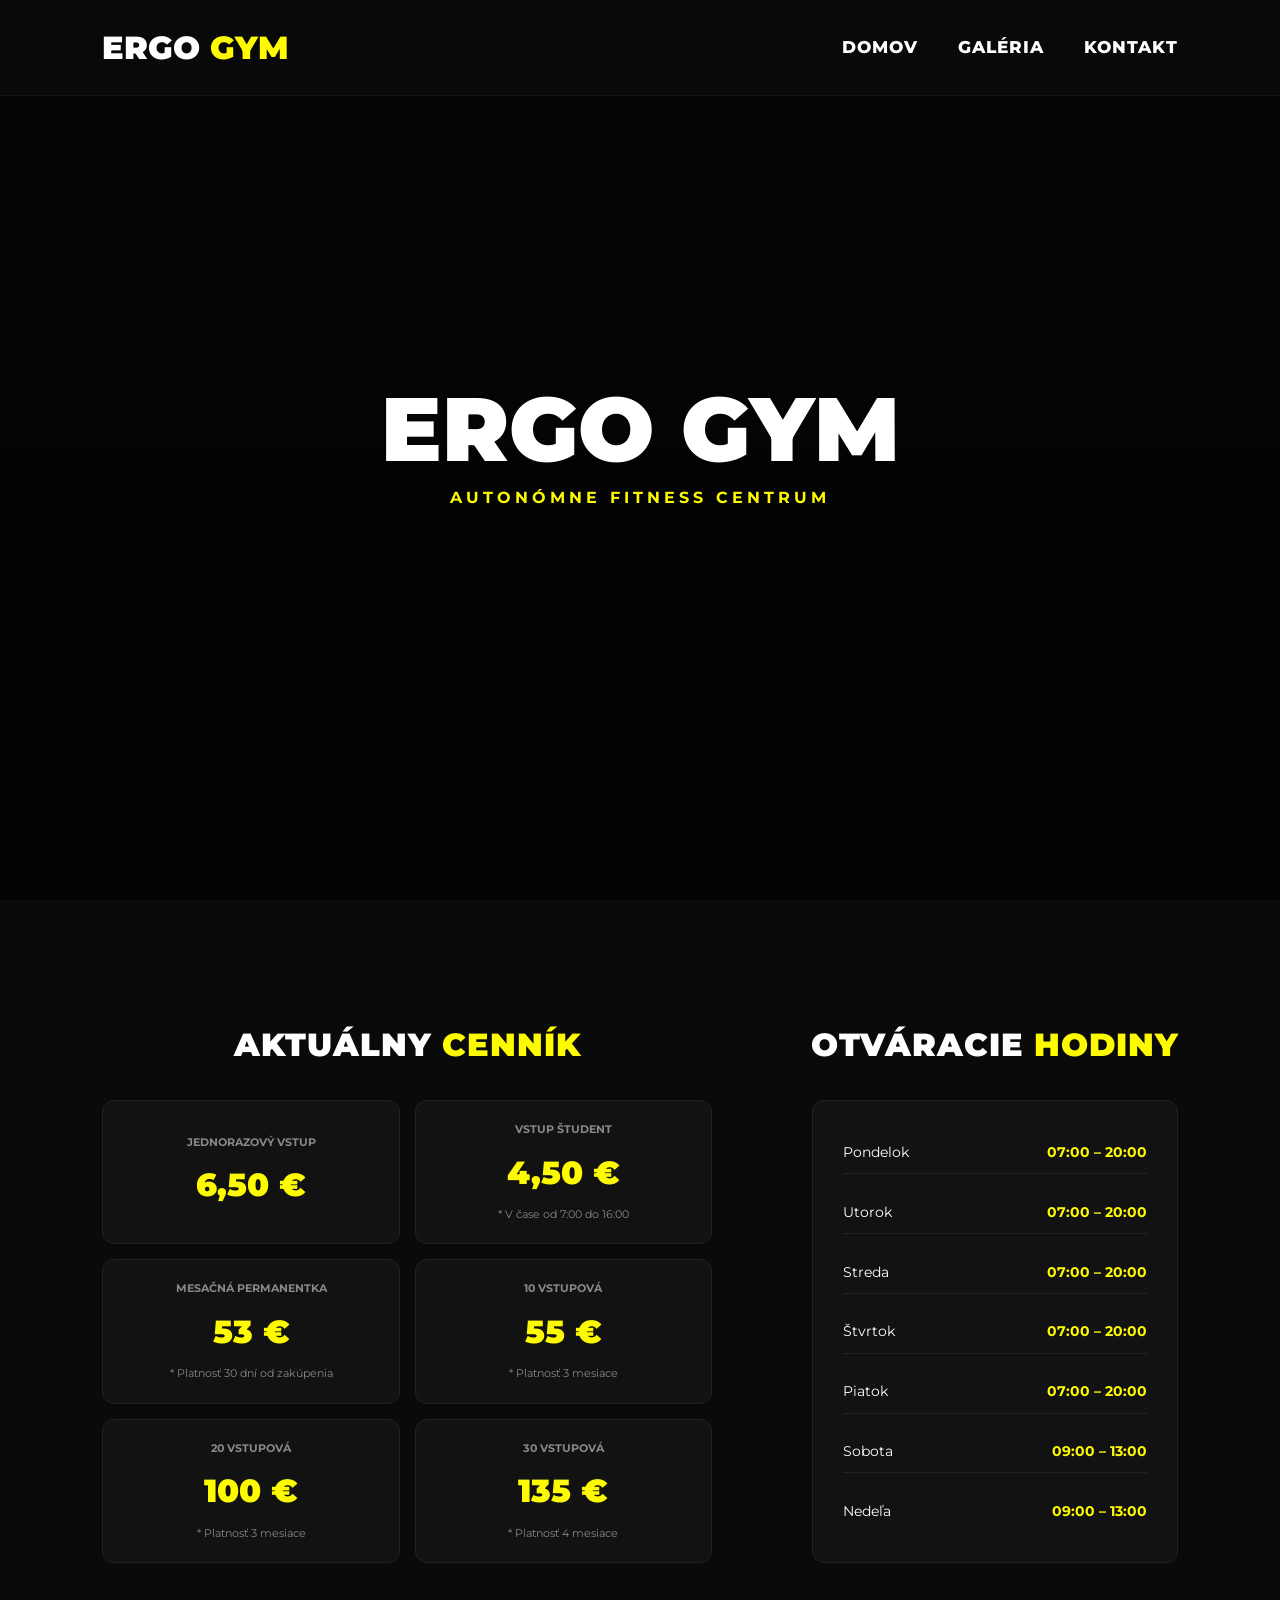
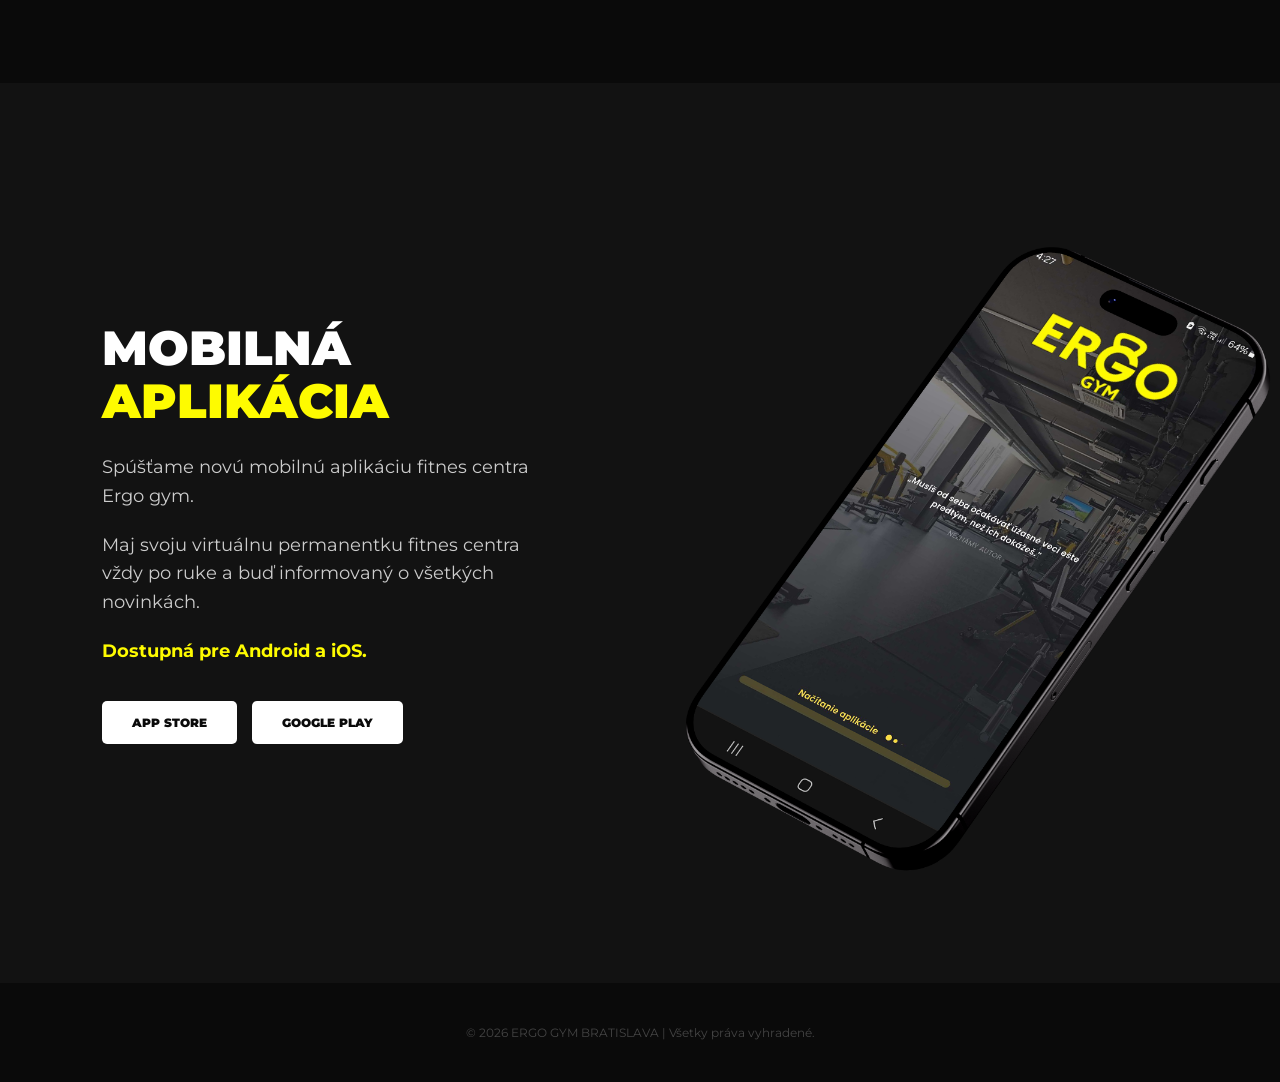
==== commit ee1c4dce: "Update index.html" ====
--- a/index.html
+++ b/index.html
@@ -36,7 +36,6 @@
             display: flex;
             justify-content: space-between;
             align-items: center;
-            /* Balanced Height */
             padding: 22px 8%; 
             background: rgba(10, 10, 10, 0.95);
             backdrop-filter: blur(10px);
@@ -50,13 +49,12 @@
 
         nav .logo {
             font-weight: 900;
-            /* Bigger Logo */
             font-size: 32px;
             text-decoration: none;
             color: var(--white);
             text-transform: uppercase;
             position: relative;
-            z-index: 1; /* Keep logo under the side menu layer */
+            z-index: 1;
         }
 
         nav .logo span { color: var(--primary); }
@@ -72,7 +70,6 @@
             color: var(--white);
             text-decoration: none;
             text-transform: uppercase;
-            /* Bigger Links */
             font-size: 17px;
             font-weight: 800;
             letter-spacing: 1px;
@@ -81,13 +78,13 @@
 
         nav ul li a:hover { color: var(--primary); }
 
-        /* Hamburger Menu Icon */
+        /* Hamburger */
         .hamburger {
             display: none;
             cursor: pointer;
             flex-direction: column;
             gap: 7px;
-            z-index: 3001; /* Above the side menu */
+            z-index: 3001;
             padding: 5px;
         }
 
@@ -100,7 +97,6 @@
             border-radius: 2px;
         }
 
-        /* Hamburger Animation */
         .hamburger.active span:nth-child(1) { transform: translateY(10px) rotate(45deg); background-color: var(--primary); }
         .hamburger.active span:nth-child(2) { opacity: 0; }
         .hamburger.active span:nth-child(3) { transform: translateY(-10px) rotate(-45deg); background-color: var(--primary); }
@@ -177,17 +173,38 @@
             margin: 0 auto;
         }
 
-        .pricing-container { display: flex; gap: 40px; align-items: stretch; flex-wrap: wrap; }
+        .pricing-container { 
+            display: flex; 
+            gap: 100px; /* Zväčšená medzera medzi stĺpcami */
+            align-items: stretch; 
+            flex-wrap: wrap; 
+        }
+
         .pricing-side { flex: 2; min-width: 350px; display: flex; flex-direction: column; }
-        .hours-side { flex: 1; min-width: 300px; display: flex; flex-direction: column; }
-        .section-title { font-size: clamp(24px, 3.5vw, 32px); font-weight: 900; text-transform: uppercase; margin-bottom: 30px; height: 50px; display: flex; align-items: center; letter-spacing: 1px; }
+        .hours-side { flex: 1.2; min-width: 300px; display: flex; flex-direction: column; }
+
+        .section-title { 
+            font-size: clamp(24px, 3.5vw, 32px); 
+            font-weight: 900; 
+            text-transform: uppercase; 
+            margin-bottom: 30px; 
+            height: 50px; 
+            display: flex; 
+            align-items: center; 
+            justify-content: center; /* Zarovnanie textu na stred horizontálne */
+            text-align: center; 
+            letter-spacing: 1px; 
+        }
+
         .section-title span { color: var(--primary); margin-left: 10px; }
+        
         .pricing-grid { display: grid; grid-template-columns: repeat(2, 1fr); gap: 15px; flex-grow: 1; }
         .price-card { background: var(--dark-grey); padding: 20px; border-radius: 12px; text-align: center; border: 1px solid #222; display: flex; flex-direction: column; justify-content: center; transition: 0.3s; }
         .price-card:hover { border-color: var(--primary); }
         .price-card h3 { font-size: 11px; color: var(--text-muted); text-transform: uppercase; margin-bottom: 8px; }
         .price-card .amount { font-size: 32px; font-weight: 900; color: var(--primary); }
         .price-card .note { font-size: 11px; color: var(--text-muted); margin-top: 8px; }
+        
         .hours-mini { background: var(--dark-grey); padding: 30px; border-radius: 12px; border: 1px solid #222; flex-grow: 1; display: flex; flex-direction: column; justify-content: space-between; }
         .hours-row { display: flex; justify-content: space-between; padding: 10px 0; border-bottom: 1px solid #222; font-size: 14px; }
         .hours-row:last-child { border: none; }
@@ -208,30 +225,26 @@
 
         footer { text-align: center; padding: 40px; color: #444; font-size: 12px; background: var(--black); }
 
-        /* Updated Breakpoint to accommodate larger text */
         @media (max-width: 992px) {
             .hamburger { display: flex; }
-
             nav ul {
                 position: fixed;
                 top: 0;
-                right: -100%; /* Hidden side */
+                right: -100%;
                 width: 80%;
                 height: 100vh;
-                background: #0a0a0a; /* Solid background so logo doesn't show through */
+                background: #0a0a0a;
                 flex-direction: column;
                 justify-content: center;
                 gap: 40px;
                 transition: 0.4s cubic-bezier(0.165, 0.84, 0.44, 1);
                 box-shadow: -15px 0 40px rgba(0,0,0,0.9);
-                z-index: 3000; /* Layered over the logo */
+                z-index: 3000;
             }
-
             nav ul.active { right: 0; }
             nav ul li a { font-size: 24px; }
 
-            /* Grid Adjustments */
-            .pricing-container { flex-direction: column; }
+            .pricing-container { flex-direction: column; gap: 60px; }
             .pricing-side, .hours-side { flex: none; width: 100%; }
             .app-image-side { height: 50vh; order: 2; }
             .app-text-side { order: 1; text-align: center; padding: 60px 8%; }
@@ -251,13 +264,11 @@
 
     <nav>
         <a href="index.html" class="logo">ERGO <span>GYM</span></a>
-        
         <div class="hamburger" id="hamburger">
             <span></span>
             <span></span>
             <span></span>
         </div>
-
         <ul id="nav-links">
             <li><a href="index.html">Domov</a></li>
             <li><a href="galeria.html">Galéria</a></li>
@@ -274,6 +285,7 @@
 
     <section class="full-section">
         <div class="pricing-container">
+            <!-- Cenník -->
             <div class="pricing-side">
                 <h2 class="section-title">Aktuálny <span>Cenník</span></h2>
                 <div class="pricing-grid">
@@ -309,6 +321,7 @@
                 </div>
             </div>
 
+            <!-- Otváracie hodiny -->
             <div class="hours-side">
                 <h2 class="section-title">Otváracie <span>Hodiny</span></h2>
                 <div class="hours-mini">
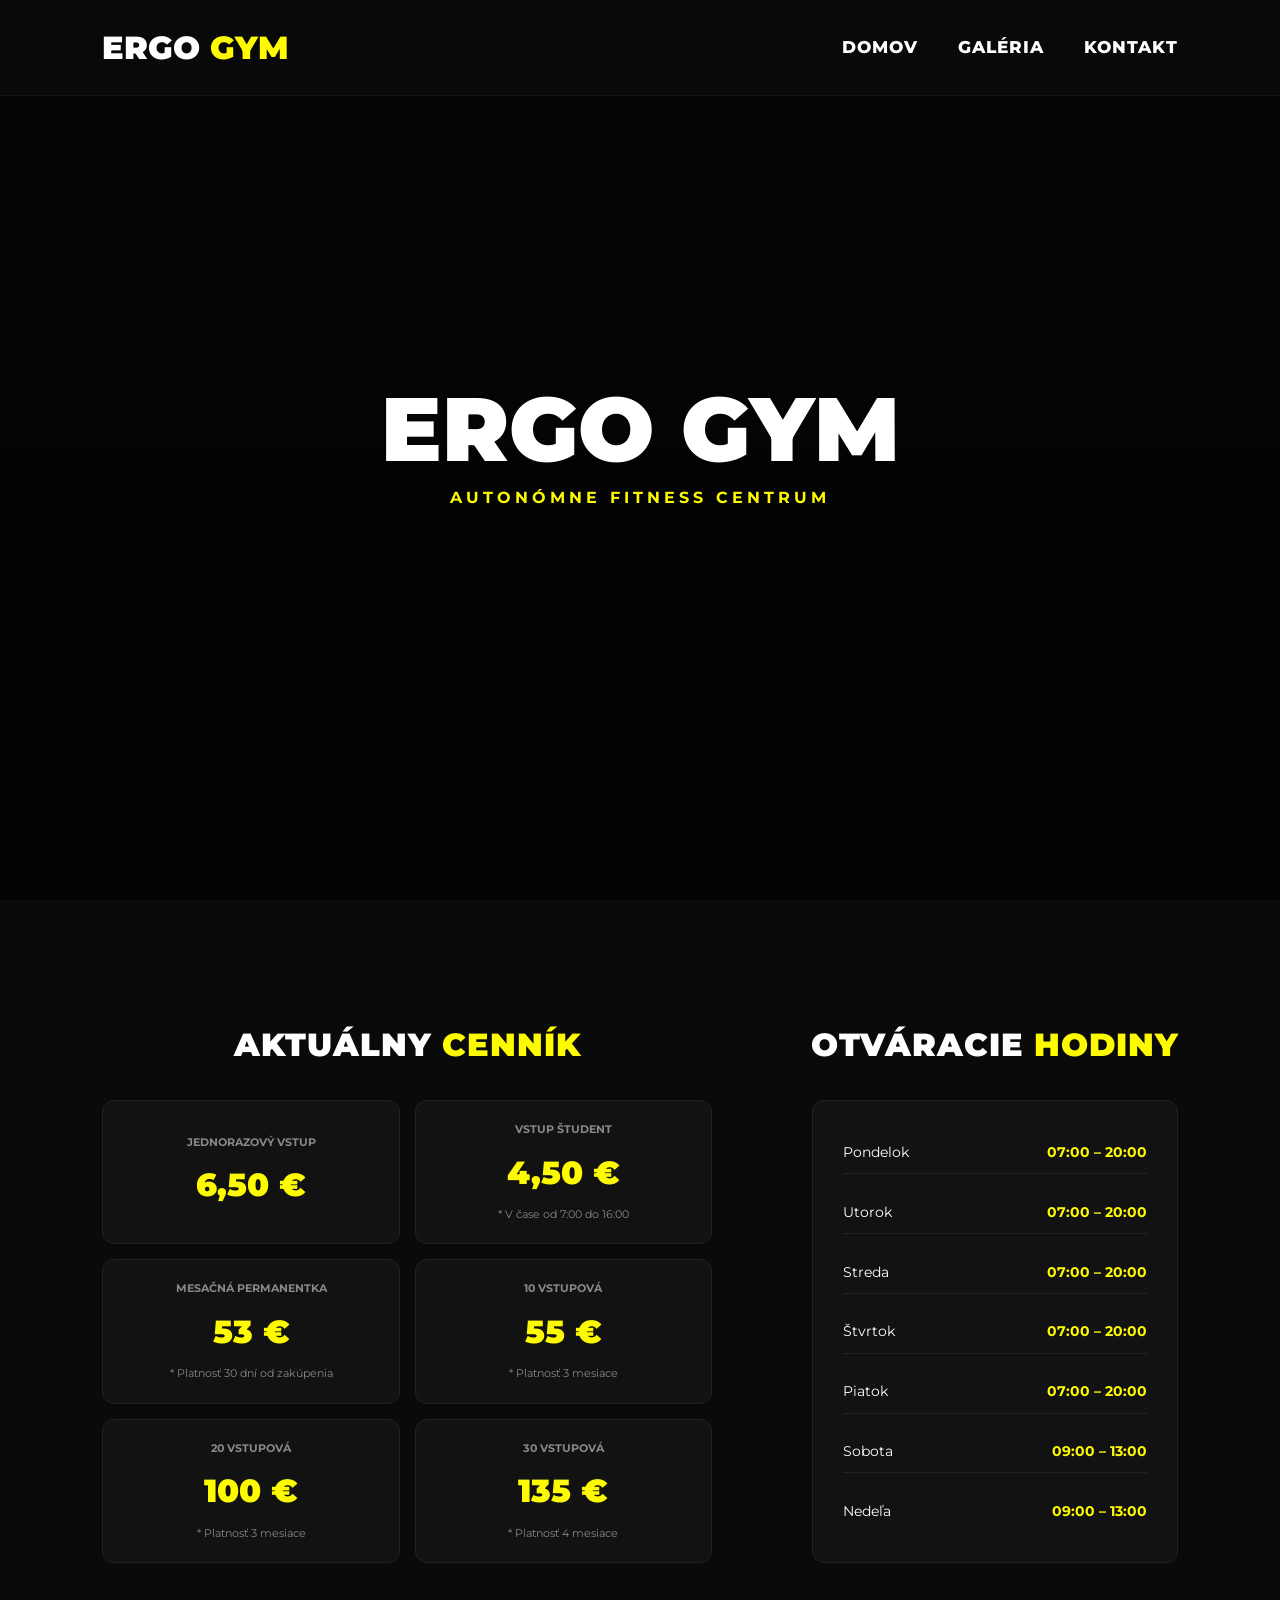
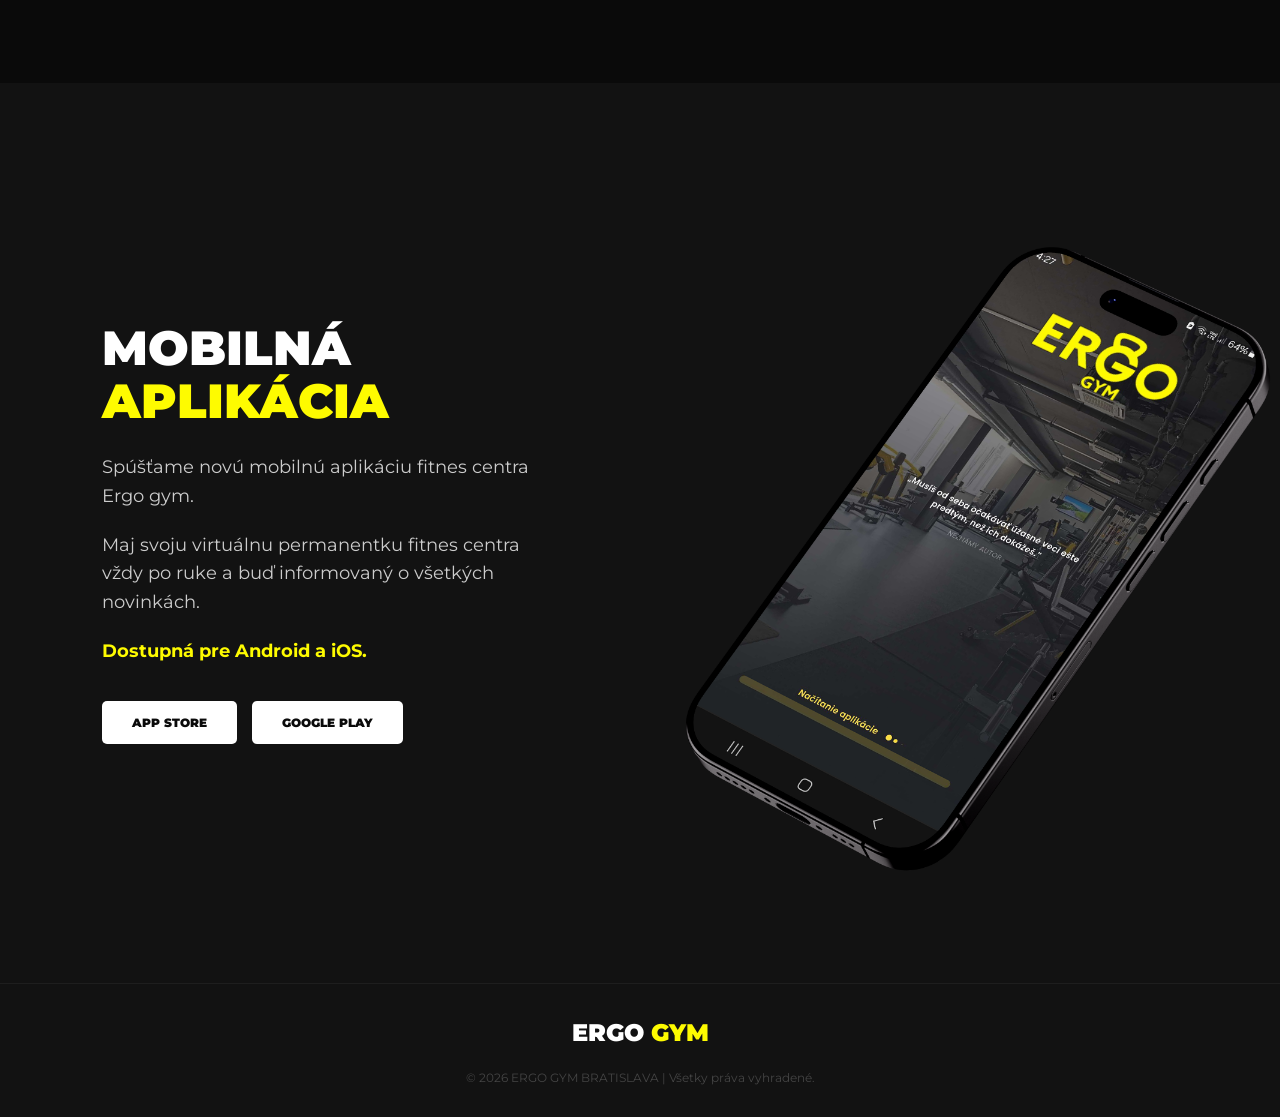
==== commit 113aa2c2: "Update index.html" ====
--- a/index.html
+++ b/index.html
@@ -175,7 +175,7 @@
 
         .pricing-container { 
             display: flex; 
-            gap: 100px; /* Zväčšená medzera medzi stĺpcami */
+            gap: 100px; 
             align-items: stretch; 
             flex-wrap: wrap; 
         }
@@ -191,7 +191,7 @@
             height: 50px; 
             display: flex; 
             align-items: center; 
-            justify-content: center; /* Zarovnanie textu na stred horizontálne */
+            justify-content: center; 
             text-align: center; 
             letter-spacing: 1px; 
         }
@@ -223,7 +223,27 @@
         .btn { background: var(--white); color: var(--black); padding: 12px 30px; border-radius: 5px; text-decoration: none; font-weight: 900; text-transform: uppercase; font-size: 12px; transition: 0.3s; }
         .btn:hover { background: var(--primary); }
 
-        footer { text-align: center; padding: 40px; color: #444; font-size: 12px; background: var(--black); }
+        /* Footer Stylings */
+        footer { 
+            text-align: center; 
+            padding: 30px 30px 30px 30px; 
+            color: #444; 
+            font-size: 12px; 
+            background: var(--dark-grey); /* Matched to App section */
+            border-top: 1px solid rgba(255,255,255,0.05); /* Thin separator line */
+        }
+
+        .footer-logo {
+            font-weight: 900;
+            font-size: 24px;
+            text-decoration: none;
+            color: var(--white);
+            text-transform: uppercase;
+            display: block;
+            margin-bottom: 15px;
+        }
+
+        .footer-logo span { color: var(--primary); }
 
         @media (max-width: 992px) {
             .hamburger { display: flex; }
@@ -285,7 +305,6 @@
 
     <section class="full-section">
         <div class="pricing-container">
-            <!-- Cenník -->
             <div class="pricing-side">
                 <h2 class="section-title">Aktuálny <span>Cenník</span></h2>
                 <div class="pricing-grid">
@@ -321,7 +340,6 @@
                 </div>
             </div>
 
-            <!-- Otváracie hodiny -->
             <div class="hours-side">
                 <h2 class="section-title">Otváracie <span>Hodiny</span></h2>
                 <div class="hours-mini">
@@ -356,7 +374,8 @@
     </section>
 
     <footer>
-        &copy; 2026 ERGO GYM BRATISLAVA | Všetky práva vyhradené.
+        <div class="footer-logo">ERGO <span>GYM</span></div>
+        <p>&copy; 2026 ERGO GYM BRATISLAVA | Všetky práva vyhradené.</p>
     </footer>
 
     <script>
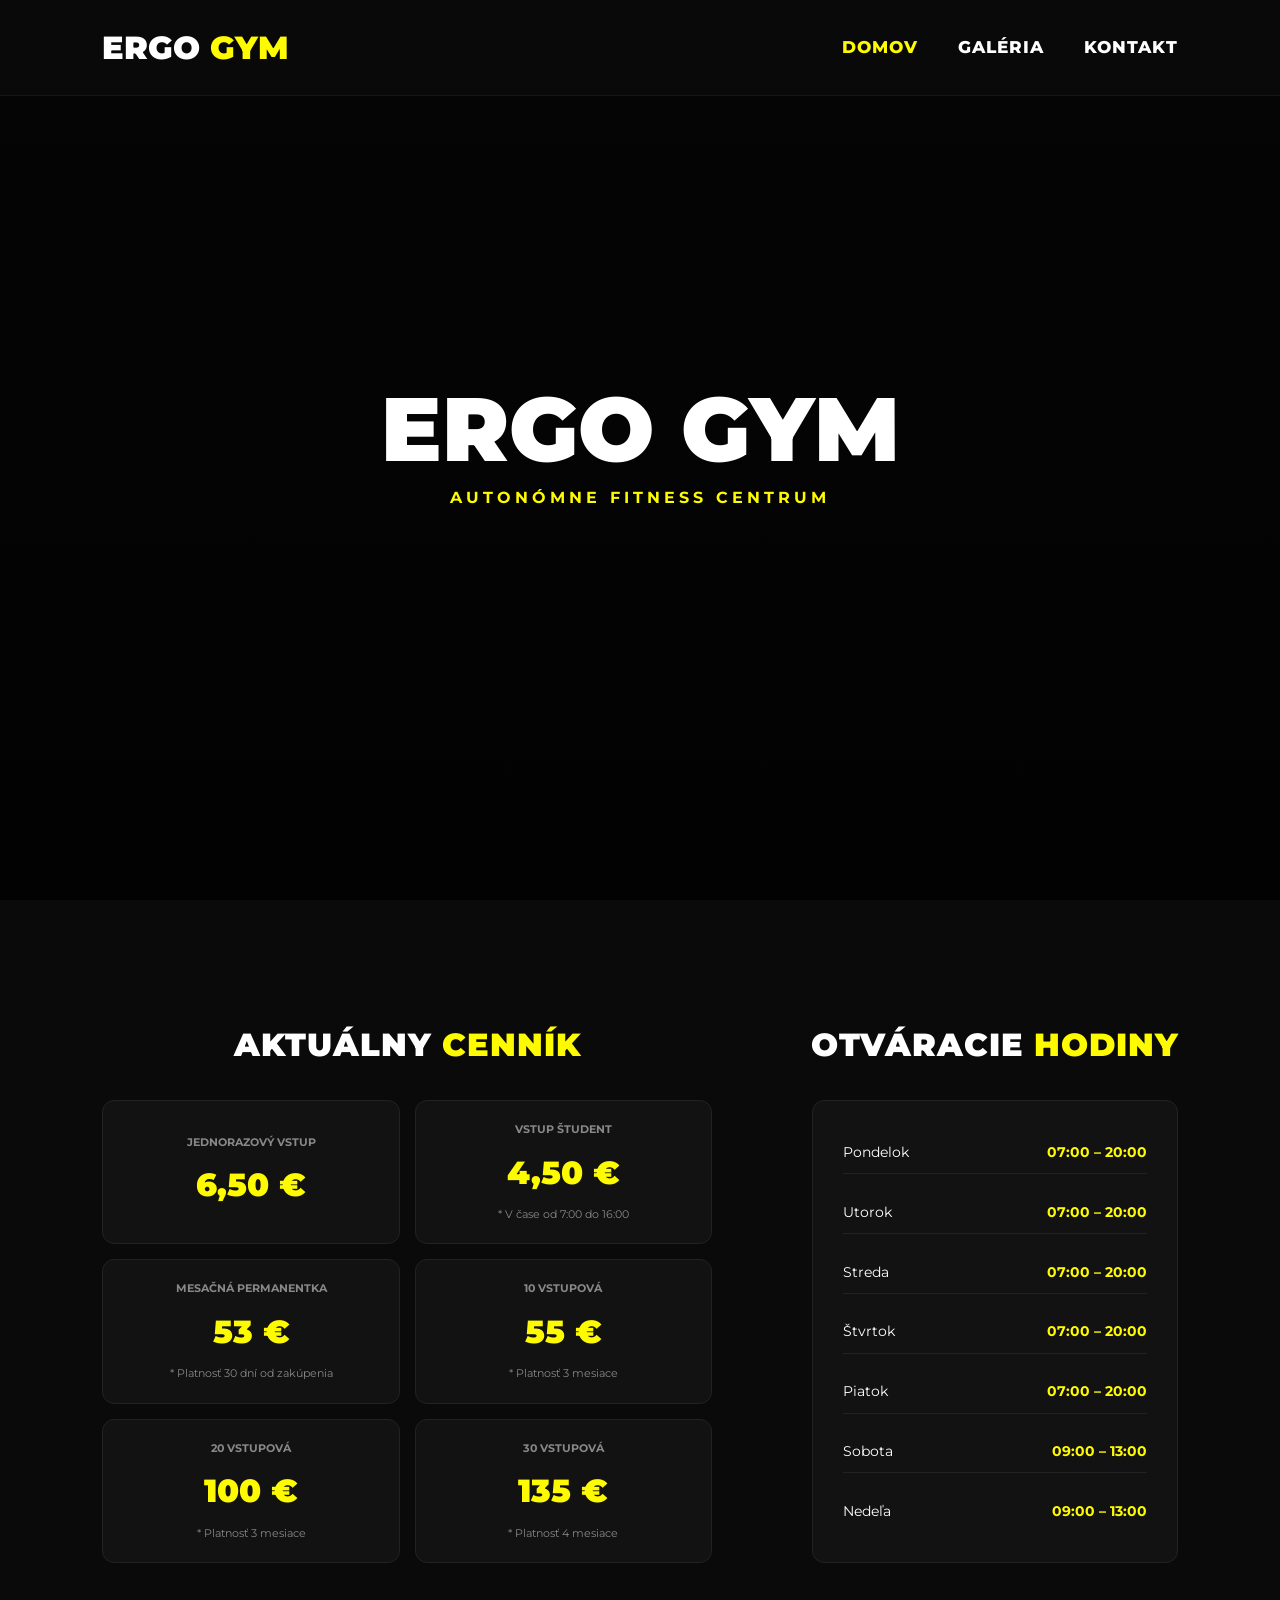
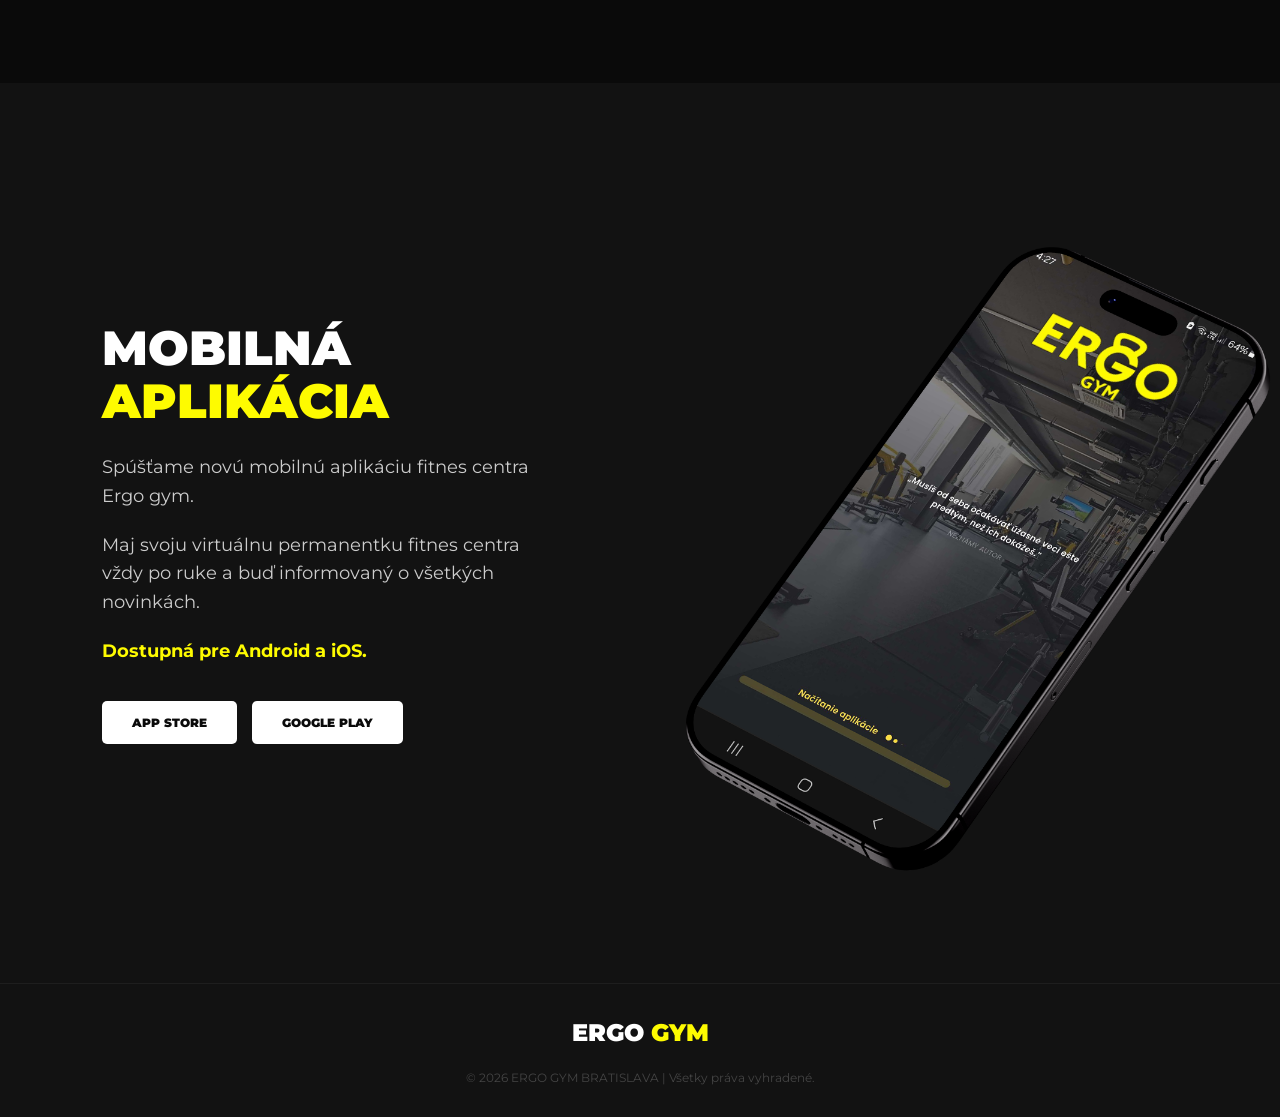
==== commit f8f142dd: "Update index.html" ====
--- a/index.html
+++ b/index.html
@@ -77,6 +77,7 @@
         }
 
         nav ul li a:hover { color: var(--primary); }
+         nav ul li a.active { color: var(--primary); }
 
         /* Hamburger */
         .hamburger {
@@ -290,7 +291,7 @@
             <span></span>
         </div>
         <ul id="nav-links">
-            <li><a href="index.html">Domov</a></li>
+            <li><a href="index.html" class="active" >Domov</a></li>
             <li><a href="galeria.html">Galéria</a></li>
             <li><a href="kontakt.html">Kontakt</a></li>
         </ul>
